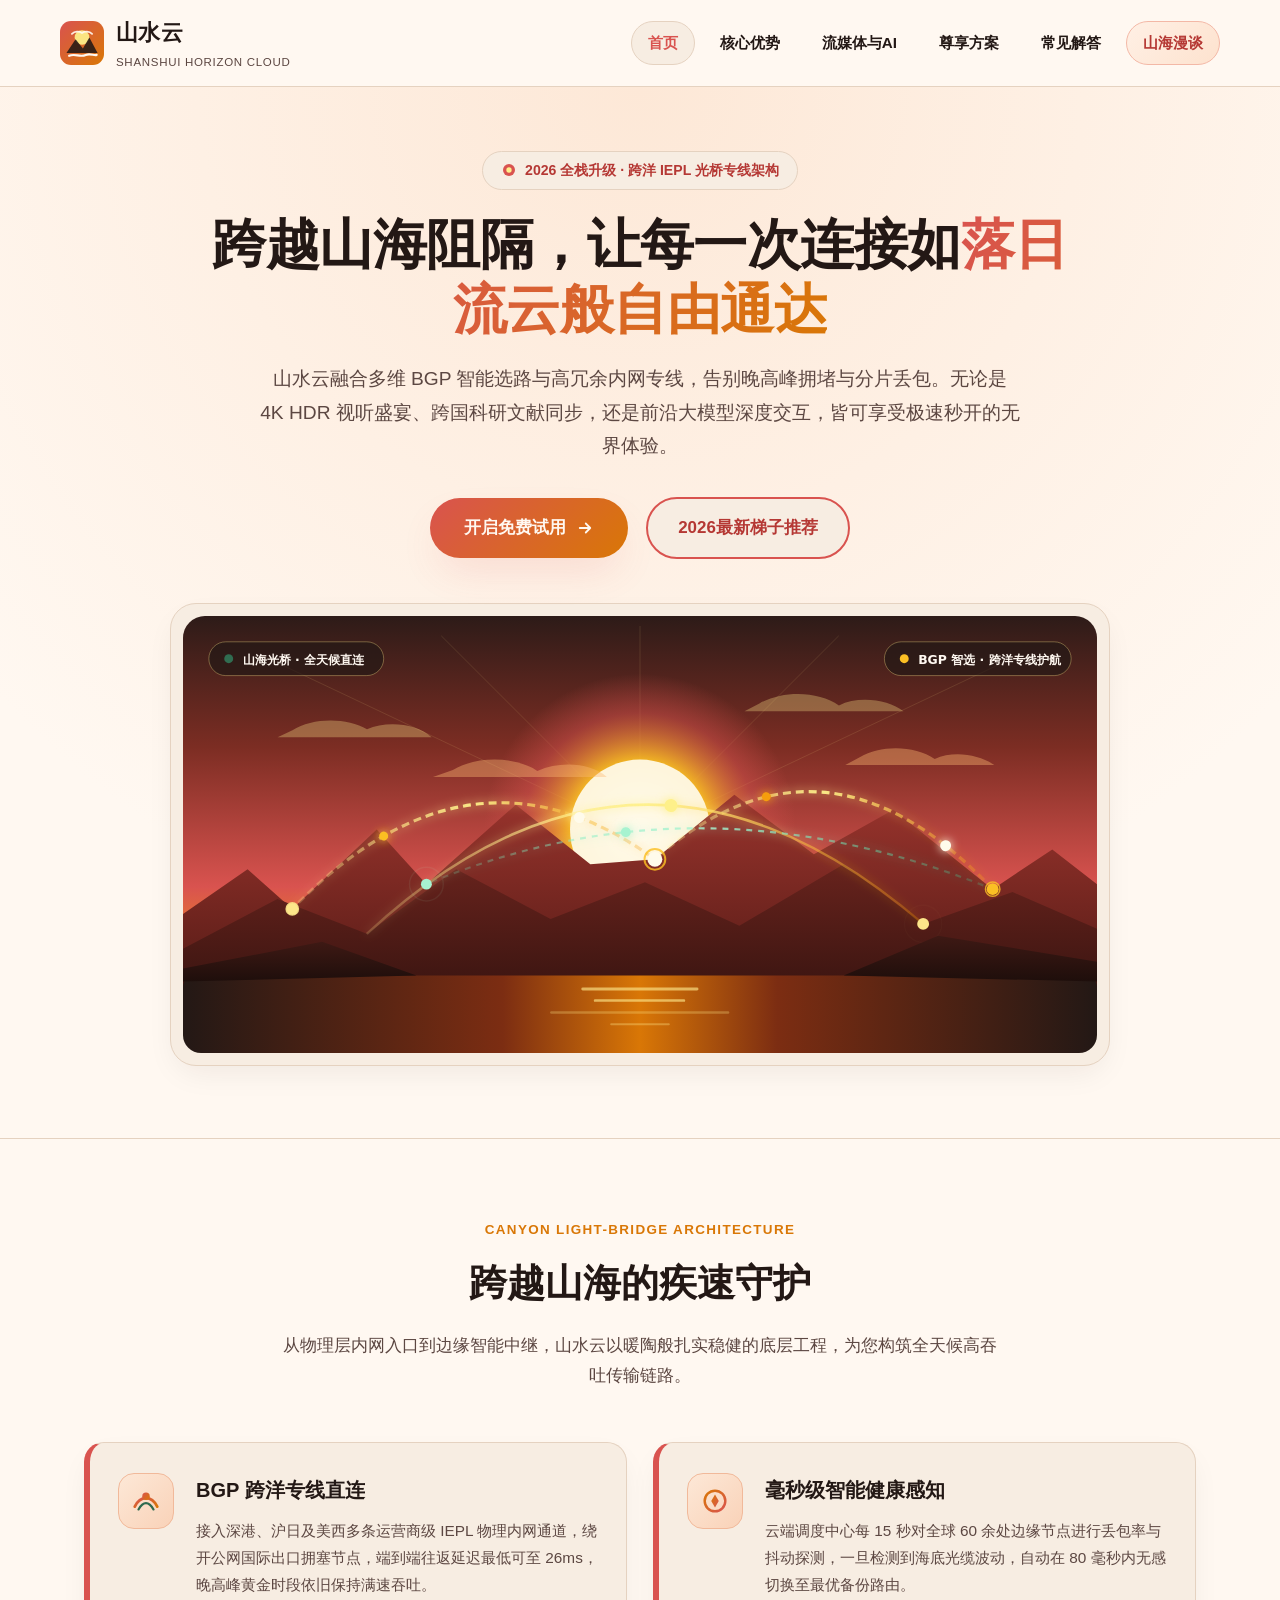
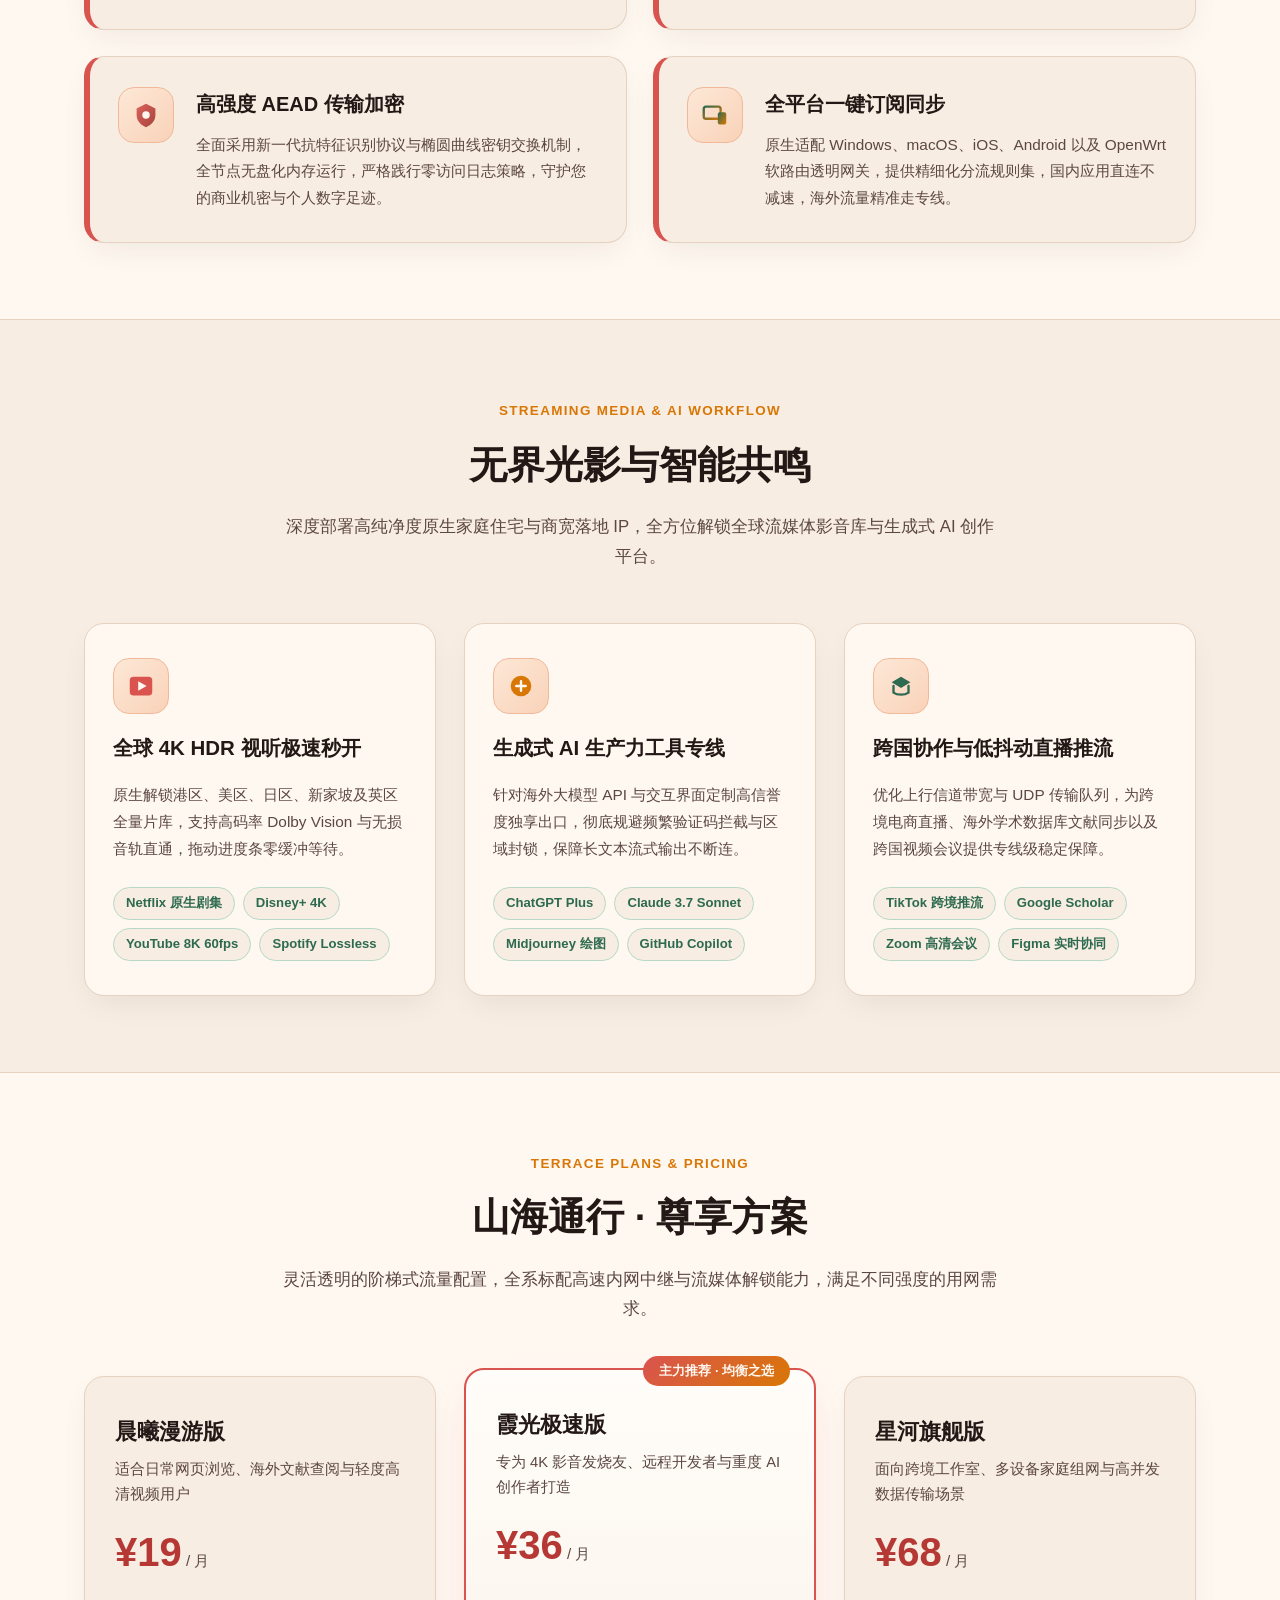
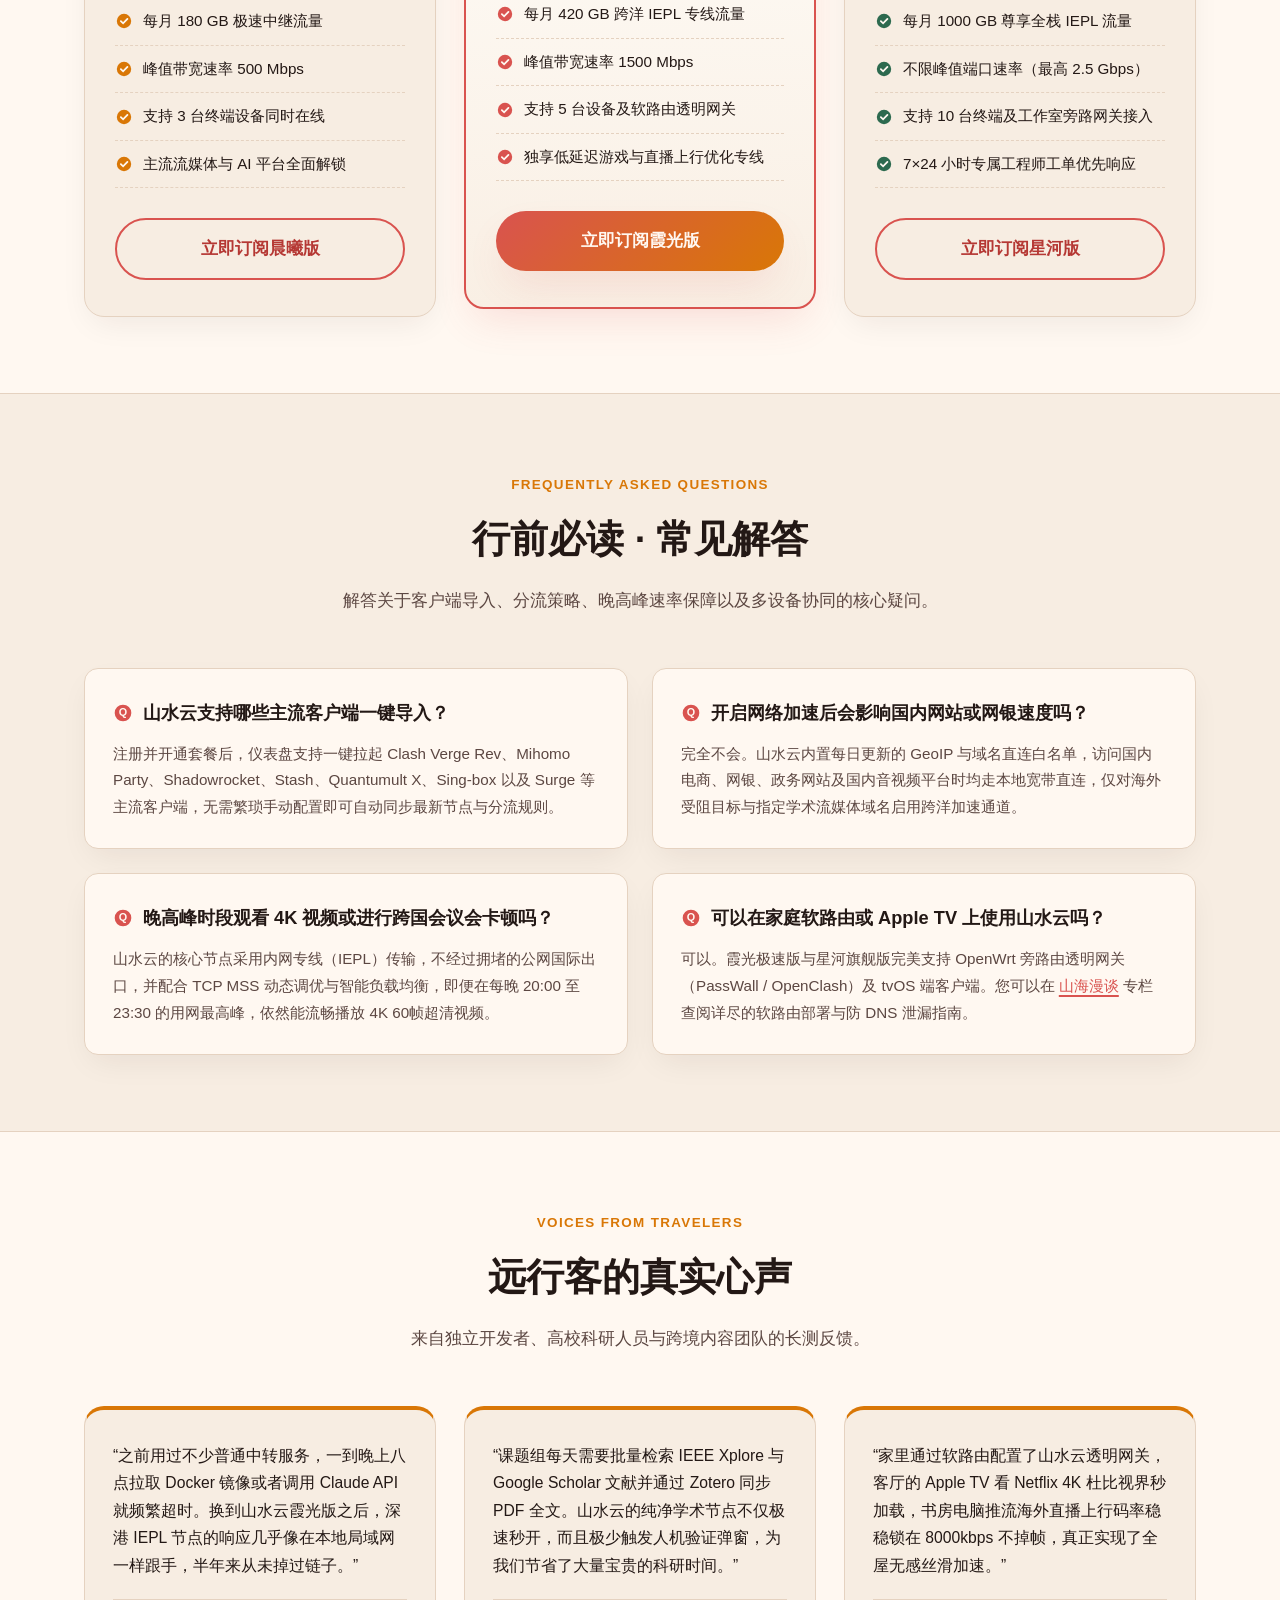
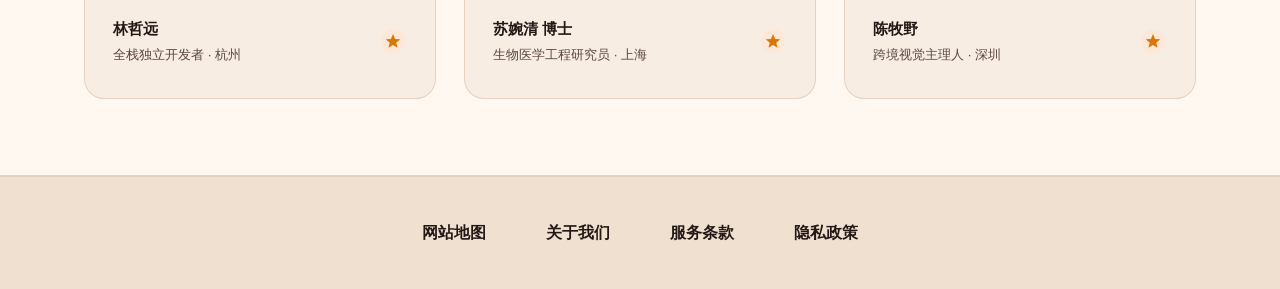
==== index.html @ 15d3b0ee "Initial commit for shanshui-yun.mom" ====
<!DOCTYPE html>
<html lang="zh-CN">
<head>
  <meta charset="UTF-8">
  <meta name="viewport" content="width=device-width, initial-scale=1.0">
  <title>山水云官网 - 跨越山海的全天候网络加速与4K流媒体专线平台</title>
  <meta name="description" content="山水云致力于构建稳定低延迟的跨洋网络加速通道，搭载BGP多线智能调度与IEPL内网专线架构，实现4K超清影视极速秒开与全球AI生产力工具丝滑访问，是远行客与创作者信赖的品质机场推荐之选。">
  <meta name="keywords" content="山水云,网络加速,极速秒开,机场推荐,IEPL专线,跨国远程办公,流媒体解锁,山海漫谈">
  <link rel="canonical" href="https://shanshui-yun.mom/">
  <meta property="og:type" content="website">
  <meta property="og:site_name" content="山水云">
  <meta property="og:title" content="山水云官网 - 跨越山海的全天候网络加速与4K流媒体专线平台">
  <meta property="og:description" content="山水云搭载BGP多线智能调度与IEPL内网专线架构，实现4K超清影视极速秒开与全球AI工具丝滑访问，是值得信赖的品质机场推荐之选。">
  <meta property="og:url" content="https://shanshui-yun.mom/">
  <meta property="og:image" content="https://shanshui-yun.mom/hero-canyon-horizon.svg">
  <meta name="twitter:card" content="summary_large_image">
  <meta name="twitter:title" content="山水云官网 - 跨越山海的全天候网络加速与4K流媒体专线平台">
  <meta name="twitter:description" content="山水云搭载BGP多线智能调度与IEPL内网专线架构，实现4K超清影视极速秒开与全球AI工具丝滑访问。">
  <meta name="twitter:image" content="https://shanshui-yun.mom/hero-canyon-horizon.svg">
  <link rel="stylesheet" href="style.css">
  <script type="application/ld+json">
  {
    "@context": "https://schema.org",
    "@type": "Product",
    "name": "山水云",
    "brand": {
      "@type": "Brand",
      "name": "山水云"
    },
    "description": "山水云提供跨洋IEPL内网专线与BGP智能路由网络加速服务，支持4K流媒体极速秒开、跨国学术检索与AI创意协同。",
    "image": "https://shanshui-yun.mom/hero-canyon-horizon.svg",
    "url": "https://shanshui-yun.mom/",
    "aggregateRating": {
      "@type": "AggregateRating",
      "ratingValue": "4.9",
      "reviewCount": "1420",
      "bestRating": "5",
      "worstRating": "1"
    },
    "offers": {
      "@type": "AggregateOffer",
      "priceCurrency": "CNY",
      "lowPrice": "19.00",
      "highPrice": "68.00",
      "offerCount": "3",
      "offers": [
        {
          "@type": "Offer",
          "name": "山水云 · 晨曦漫游版",
          "price": "19.00",
          "priceCurrency": "CNY",
          "availability": "https://schema.org/InStock",
          "url": "https://ww012.twilightaff.com/#/?code=A56DH1Af"
        },
        {
          "@type": "Offer",
          "name": "山水云 · 霞光极速版",
          "price": "36.00",
          "priceCurrency": "CNY",
          "availability": "https://schema.org/InStock",
          "url": "https://ww012.twilightaff.com/#/?code=A56DH1Af"
        },
        {
          "@type": "Offer",
          "name": "山水云 · 星河旗舰版",
          "price": "68.00",
          "priceCurrency": "CNY",
          "availability": "https://schema.org/InStock",
          "url": "https://ww012.twilightaff.com/#/?code=A56DH1Af"
        }
      ]
    }
  }
  </script>
</head>
<body>

  <!-- Unified Site Header -->
  <header class="site-header">
    <div class="container header-inner">
      <a href="index.html" class="brand-logo" aria-label="山水云首页">
        <svg viewBox="0 0 48 48" fill="none" xmlns="http://www.w3.org/2000/svg" role="img" aria-label="山水云落日山峦流云标志">
          <defs>
            <linearGradient id="logoBadgeGrad" x1="0%" y1="0%" x2="100%" y2="100%">
              <stop offset="0%" stop-color="#D9534F" />
              <stop offset="100%" stop-color="#D97706" />
            </linearGradient>
          </defs>
          <rect width="48" height="48" rx="12" fill="url(#logoBadgeGrad)" />
          <circle cx="24" cy="18" r="8" fill="#FEF08A" opacity="0.92" />
          <path d="M7 35 L17 20 L25 30 L32 18 L41 35 Z" fill="#231815" opacity="0.88" />
          <path d="M10 38 C16 35, 22 40, 28 37 C33 35, 37 38, 40 37" stroke="#FFF8F1" stroke-width="2.4" stroke-linecap="round" />
          <path d="M13 14 C16 11, 21 11, 24 13 C27 11, 32 11, 35 14" stroke="#FFF8F1" stroke-width="2" stroke-linecap="round" opacity="0.9" />
        </svg>
        <div>
          山水云
          <span class="brand-sub">SHANSHUI HORIZON CLOUD</span>
        </div>
      </a>
      <nav class="main-nav" aria-label="主导航">
        <a href="index.html" class="active">首页</a>
        <a href="index.html#advantages">核心优势</a>
        <a href="index.html#streaming">流媒体与AI</a>
        <a href="index.html#pricing">尊享方案</a>
        <a href="index.html#faq">常见解答</a>
        <a href="horizon-journal.html" class="nav-hub-pill">山海漫谈</a>
      </nav>
    </div>
  </header>

  <main>
    <!-- 1. Hero Section -->
    <section class="hero-section">
      <div class="container">
        <div class="hero-badge">
          <svg width="16" height="16" viewBox="0 0 24 24" fill="none" aria-hidden="true">
            <circle cx="12" cy="12" r="9" fill="#D9534F" />
            <circle cx="12" cy="12" r="4" fill="#FEF08A" />
          </svg>
          2026 全栈升级 · 跨洋 IEPL 光桥专线架构
        </div>
        <h1 class="hero-title">跨越山海阻隔，让每一次连接如<span>落日流云般自由通达</span></h1>
        <p class="hero-subtitle">
          山水云融合多维 BGP 智能选路与高冗余内网专线，告别晚高峰拥堵与分片丢包。无论是 4K HDR 视听盛宴、跨国科研文献同步，还是前沿大模型深度交互，皆可享受极速秒开的无界体验。
        </p>
        <div class="hero-cta-group">
          <a href="https://ww012.twilightaff.com/#/?code=A56DH1Af" class="btn-primary" rel="nofollow" target="_blank">
            开启免费试用
            <svg width="18" height="18" viewBox="0 0 24 24" fill="none" aria-hidden="true">
              <path d="M5 12H19M19 12L13 6M19 12L13 18" stroke="#FFF8F1" stroke-width="2.4" stroke-linecap="round" stroke-linejoin="round" />
            </svg>
          </a>
          <a href="https://tizilab.net/paihang/" class="btn-secondary" target="_blank">
            2026最新梯子推荐
          </a>
        </div>
        <div class="hero-panorama-frame">
          <img src="hero-canyon-horizon.svg" alt="山水云落日山海光桥与流云漫游动态画卷" class="hero-anim-img" width="920" height="440">
        </div>
      </div>
    </section>

    <!-- 2. Core Advantages (4 Cards) -->
    <section id="advantages" class="section-block">
      <div class="container">
        <div class="section-header">
          <span class="section-eyebrow">CANYON LIGHT-BRIDGE ARCHITECTURE</span>
          <h2 class="section-title">跨越山海的疾速守护</h2>
          <p class="section-desc">从物理层内网入口到边缘智能中继，山水云以暖陶般扎实稳健的底层工程，为您构筑全天候高吞吐传输链路。</p>
        </div>
        <div class="ribbon-grid">
          <!-- Card 1 -->
          <article class="ribbon-card">
            <div class="icon-orb">
              <svg viewBox="0 0 32 32" fill="none" role="img" aria-label="BGP跨洋光桥图标">
                <defs>
                  <linearGradient id="advGrad1" x1="0%" y1="0%" x2="100%" y2="100%">
                    <stop offset="0%" stop-color="#D9534F" />
                    <stop offset="100%" stop-color="#D97706" />
                  </linearGradient>
                </defs>
                <path d="M4 22 C10 10, 22 10, 28 22" stroke="url(#advGrad1)" stroke-width="3" stroke-linecap="round" />
                <path d="M8 25 C13 16, 19 16, 24 25" stroke="#2D6A4F" stroke-width="2.4" stroke-linecap="round" />
                <circle cx="16" cy="11" r="4" fill="url(#advGrad1)" />
              </svg>
            </div>
            <div class="ribbon-content">
              <h3>BGP 跨洋专线直连</h3>
              <p>接入深港、沪日及美西多条运营商级 IEPL 物理内网通道，绕开公网国际出口拥塞节点，端到端往返延迟最低可至 26ms，晚高峰黄金时段依旧保持满速吞吐。</p>
            </div>
          </article>

          <!-- Card 2 -->
          <article class="ribbon-card">
            <div class="icon-orb">
              <svg viewBox="0 0 32 32" fill="none" role="img" aria-label="动态智能感知图标">
                <defs>
                  <linearGradient id="advGrad2" x1="0%" y1="0%" x2="100%" y2="100%">
                    <stop offset="0%" stop-color="#D97706" />
                    <stop offset="100%" stop-color="#D9534F" />
                  </linearGradient>
                </defs>
                <circle cx="16" cy="16" r="11" stroke="url(#advGrad2)" stroke-width="2.6" />
                <path d="M16 9 L20 16 L16 23 L12 16 Z" fill="url(#advGrad2)" />
              </svg>
            </div>
            <div class="ribbon-content">
              <h3>毫秒级智能健康感知</h3>
              <p>云端调度中心每 15 秒对全球 60 余处边缘节点进行丢包率与抖动探测，一旦检测到海底光缆波动，自动在 80 毫秒内无感切换至最优备份路由。</p>
            </div>
          </article>

          <!-- Card 3 -->
          <article class="ribbon-card">
            <div class="icon-orb">
              <svg viewBox="0 0 32 32" fill="none" role="img" aria-label="零日志加密图标">
                <defs>
                  <linearGradient id="advGrad3" x1="0%" y1="0%" x2="100%" y2="100%">
                    <stop offset="0%" stop-color="#D9534F" />
                    <stop offset="100%" stop-color="#9A342D" />
                  </linearGradient>
                </defs>
                <path d="M16 4 L26 9 V16 C26 22.5 21.5 26.8 16 29 C10.5 26.8 6 22.5 6 16 V9 L16 4 Z" fill="url(#advGrad3)" opacity="0.9" />
                <circle cx="16" cy="16" r="4" fill="#FFF8F1" />
              </svg>
            </div>
            <div class="ribbon-content">
              <h3>高强度 AEAD 传输加密</h3>
              <p>全面采用新一代抗特征识别协议与椭圆曲线密钥交换机制，全节点无盘化内存运行，严格践行零访问日志策略，守护您的商业机密与个人数字足迹。</p>
            </div>
          </article>

          <!-- Card 4 -->
          <article class="ribbon-card">
            <div class="icon-orb">
              <svg viewBox="0 0 32 32" fill="none" role="img" aria-label="多终端协同图标">
                <defs>
                  <linearGradient id="advGrad4" x1="0%" y1="0%" x2="100%" y2="100%">
                    <stop offset="0%" stop-color="#2D6A4F" />
                    <stop offset="100%" stop-color="#D97706" />
                  </linearGradient>
                </defs>
                <rect x="4" y="7" width="18" height="13" rx="2.5" stroke="url(#advGrad4)" stroke-width="2.5" />
                <rect x="19" y="13" width="9" height="13" rx="2" fill="url(#advGrad4)" />
              </svg>
            </div>
            <div class="ribbon-content">
              <h3>全平台一键订阅同步</h3>
              <p>原生适配 Windows、macOS、iOS、Android 以及 OpenWrt 软路由透明网关，提供精细化分流规则集，国内应用直连不减速，海外流量精准走专线。</p>
            </div>
          </article>
        </div>
      </div>
    </section>

    <!-- 3. Streaming Media & AI Support (3 Cards) -->
    <section id="streaming" class="section-block alt-bg">
      <div class="container">
        <div class="section-header">
          <span class="section-eyebrow">STREAMING MEDIA &amp; AI WORKFLOW</span>
          <h2 class="section-title">无界光影与智能共鸣</h2>
          <p class="section-desc">深度部署高纯净度原生家庭住宅与商宽落地 IP，全方位解锁全球流媒体影音库与生成式 AI 创作平台。</p>
        </div>
        <div class="tri-grid">
          <!-- Card 1 -->
          <article class="horizon-card">
            <div class="icon-orb">
              <svg viewBox="0 0 32 32" fill="none" role="img" aria-label="4K流媒体视听图标">
                <rect x="4" y="6" width="24" height="20" rx="4" fill="#D9534F" />
                <polygon points="13,11 22,16 13,21" fill="#FFF8F1" />
              </svg>
            </div>
            <h3>全球 4K HDR 视听极速秒开</h3>
            <p>原生解锁港区、美区、日区、新家坡及英区全量片库，支持高码率 Dolby Vision 与无损音轨直通，拖动进度条零缓冲等待。</p>
            <ul class="tag-list">
              <li>Netflix 原生剧集</li>
              <li>Disney+ 4K</li>
              <li>YouTube 8K 60fps</li>
              <li>Spotify Lossless</li>
            </ul>
          </article>

          <!-- Card 2 -->
          <article class="horizon-card">
            <div class="icon-orb">
              <svg viewBox="0 0 32 32" fill="none" role="img" aria-label="AI大模型对话图标">
                <circle cx="16" cy="16" r="11" fill="#D97706" />
                <path d="M11 16 H21 M16 11 V21" stroke="#FFF8F1" stroke-width="2.6" stroke-linecap="round" />
              </svg>
            </div>
            <h3>生成式 AI 生产力工具专线</h3>
            <p>针对海外大模型 API 与交互界面定制高信誉度独享出口，彻底规避频繁验证码拦截与区域封锁，保障长文本流式输出不断连。</p>
            <ul class="tag-list">
              <li>ChatGPT Plus</li>
              <li>Claude 3.7 Sonnet</li>
              <li>Midjourney 绘图</li>
              <li>GitHub Copilot</li>
            </ul>
          </article>

          <!-- Card 3 -->
          <article class="horizon-card">
            <div class="icon-orb">
              <svg viewBox="0 0 32 32" fill="none" role="img" aria-label="跨国协作与学术加速图标">
                <path d="M6 12 L16 6 L26 12 L16 18 Z" fill="#2D6A4F" />
                <path d="M8 16 V23 C12 26, 20 26, 24 23 V16" stroke="#2D6A4F" stroke-width="2.5" stroke-linecap="round" />
              </svg>
            </div>
            <h3>跨国协作与低抖动直播推流</h3>
            <p>优化上行信道带宽与 UDP 传输队列，为跨境电商直播、海外学术数据库文献同步以及跨国视频会议提供专线级稳定保障。</p>
            <ul class="tag-list">
              <li>TikTok 跨境推流</li>
              <li>Google Scholar</li>
              <li>Zoom 高清会议</li>
              <li>Figma 实时协同</li>
            </ul>
          </article>
        </div>
      </div>
    </section>

    <!-- 4. Pricing Comparison Table (3 Tiers) -->
    <section id="pricing" class="section-block">
      <div class="container">
        <div class="section-header">
          <span class="section-eyebrow">TERRACE PLANS &amp; PRICING</span>
          <h2 class="section-title">山海通行 · 尊享方案</h2>
          <p class="section-desc">灵活透明的阶梯式流量配置，全系标配高速内网中继与流媒体解锁能力，满足不同强度的用网需求。</p>
        </div>
        <div class="pricing-grid">
          <!-- Tier 1 -->
          <div class="pricing-card">
            <h3 class="plan-name">晨曦漫游版</h3>
            <p class="plan-tagline">适合日常网页浏览、海外文献查阅与轻度高清视频用户</p>
            <div class="plan-price">¥19<span> / 月</span></div>
            <ul class="plan-features">
              <li>
                <svg viewBox="0 0 20 20" fill="none" aria-hidden="true"><circle cx="10" cy="10" r="8" fill="#D97706"/><path d="M6.5 10.2 L9 12.6 L13.8 7.6" stroke="#FFF8F1" stroke-width="2" stroke-linecap="round"/></svg>
                每月 180 GB 极速中继流量
              </li>
              <li>
                <svg viewBox="0 0 20 20" fill="none" aria-hidden="true"><circle cx="10" cy="10" r="8" fill="#D97706"/><path d="M6.5 10.2 L9 12.6 L13.8 7.6" stroke="#FFF8F1" stroke-width="2" stroke-linecap="round"/></svg>
                峰值带宽速率 500 Mbps
              </li>
              <li>
                <svg viewBox="0 0 20 20" fill="none" aria-hidden="true"><circle cx="10" cy="10" r="8" fill="#D97706"/><path d="M6.5 10.2 L9 12.6 L13.8 7.6" stroke="#FFF8F1" stroke-width="2" stroke-linecap="round"/></svg>
                支持 3 台终端设备同时在线
              </li>
              <li>
                <svg viewBox="0 0 20 20" fill="none" aria-hidden="true"><circle cx="10" cy="10" r="8" fill="#D97706"/><path d="M6.5 10.2 L9 12.6 L13.8 7.6" stroke="#FFF8F1" stroke-width="2" stroke-linecap="round"/></svg>
                主流流媒体与 AI 平台全面解锁
              </li>
            </ul>
            <a href="https://ww012.twilightaff.com/#/?code=A56DH1Af" class="btn-secondary" rel="nofollow" target="_blank">立即订阅晨曦版</a>
          </div>

          <!-- Tier 2 (Featured) -->
          <div class="pricing-card featured">
            <span class="popular-ribbon">主力推荐 · 均衡之选</span>
            <h3 class="plan-name">霞光极速版</h3>
            <p class="plan-tagline">专为 4K 影音发烧友、远程开发者与重度 AI 创作者打造</p>
            <div class="plan-price">¥36<span> / 月</span></div>
            <ul class="plan-features">
              <li>
                <svg viewBox="0 0 20 20" fill="none" aria-hidden="true"><circle cx="10" cy="10" r="8" fill="#D9534F"/><path d="M6.5 10.2 L9 12.6 L13.8 7.6" stroke="#FFF8F1" stroke-width="2" stroke-linecap="round"/></svg>
                每月 420 GB 跨洋 IEPL 专线流量
              </li>
              <li>
                <svg viewBox="0 0 20 20" fill="none" aria-hidden="true"><circle cx="10" cy="10" r="8" fill="#D9534F"/><path d="M6.5 10.2 L9 12.6 L13.8 7.6" stroke="#FFF8F1" stroke-width="2" stroke-linecap="round"/></svg>
                峰值带宽速率 1500 Mbps
              </li>
              <li>
                <svg viewBox="0 0 20 20" fill="none" aria-hidden="true"><circle cx="10" cy="10" r="8" fill="#D9534F"/><path d="M6.5 10.2 L9 12.6 L13.8 7.6" stroke="#FFF8F1" stroke-width="2" stroke-linecap="round"/></svg>
                支持 5 台设备及软路由透明网关
              </li>
              <li>
                <svg viewBox="0 0 20 20" fill="none" aria-hidden="true"><circle cx="10" cy="10" r="8" fill="#D9534F"/><path d="M6.5 10.2 L9 12.6 L13.8 7.6" stroke="#FFF8F1" stroke-width="2" stroke-linecap="round"/></svg>
                独享低延迟游戏与直播上行优化专线
              </li>
            </ul>
            <a href="https://ww012.twilightaff.com/#/?code=A56DH1Af" class="btn-primary" rel="nofollow" target="_blank">立即订阅霞光版</a>
          </div>

          <!-- Tier 3 -->
          <div class="pricing-card">
            <h3 class="plan-name">星河旗舰版</h3>
            <p class="plan-tagline">面向跨境工作室、多设备家庭组网与高并发数据传输场景</p>
            <div class="plan-price">¥68<span> / 月</span></div>
            <ul class="plan-features">
              <li>
                <svg viewBox="0 0 20 20" fill="none" aria-hidden="true"><circle cx="10" cy="10" r="8" fill="#2D6A4F"/><path d="M6.5 10.2 L9 12.6 L13.8 7.6" stroke="#FFF8F1" stroke-width="2" stroke-linecap="round"/></svg>
                每月 1000 GB 尊享全栈 IEPL 流量
              </li>
              <li>
                <svg viewBox="0 0 20 20" fill="none" aria-hidden="true"><circle cx="10" cy="10" r="8" fill="#2D6A4F"/><path d="M6.5 10.2 L9 12.6 L13.8 7.6" stroke="#FFF8F1" stroke-width="2" stroke-linecap="round"/></svg>
                不限峰值端口速率（最高 2.5 Gbps）
              </li>
              <li>
                <svg viewBox="0 0 20 20" fill="none" aria-hidden="true"><circle cx="10" cy="10" r="8" fill="#2D6A4F"/><path d="M6.5 10.2 L9 12.6 L13.8 7.6" stroke="#FFF8F1" stroke-width="2" stroke-linecap="round"/></svg>
                支持 10 台终端及工作室旁路网关接入
              </li>
              <li>
                <svg viewBox="0 0 20 20" fill="none" aria-hidden="true"><circle cx="10" cy="10" r="8" fill="#2D6A4F"/><path d="M6.5 10.2 L9 12.6 L13.8 7.6" stroke="#FFF8F1" stroke-width="2" stroke-linecap="round"/></svg>
                7×24 小时专属工程师工单优先响应
              </li>
            </ul>
            <a href="https://ww012.twilightaff.com/#/?code=A56DH1Af" class="btn-secondary" rel="nofollow" target="_blank">立即订阅星河版</a>
          </div>
        </div>
      </div>
    </section>

    <!-- 5. FAQ Section (4 Items) -->
    <section id="faq" class="section-block alt-bg">
      <div class="container">
        <div class="section-header">
          <span class="section-eyebrow">FREQUENTLY ASKED QUESTIONS</span>
          <h2 class="section-title">行前必读 · 常见解答</h2>
          <p class="section-desc">解答关于客户端导入、分流策略、晚高峰速率保障以及多设备协同的核心疑问。</p>
        </div>
        <div class="faq-grid">
          <div class="faq-item">
            <h3>
              <svg width="20" height="20" viewBox="0 0 24 24" fill="none" aria-hidden="true"><circle cx="12" cy="12" r="10" fill="#D9534F"/><text x="12" y="16" text-anchor="middle" fill="#FFF8F1" font-size="13" font-weight="bold">Q</text></svg>
              山水云支持哪些主流客户端一键导入？
            </h3>
            <p>注册并开通套餐后，仪表盘支持一键拉起 Clash Verge Rev、Mihomo Party、Shadowrocket、Stash、Quantumult X、Sing-box 以及 Surge 等主流客户端，无需繁琐手动配置即可自动同步最新节点与分流规则。</p>
          </div>
          <div class="faq-item">
            <h3>
              <svg width="20" height="20" viewBox="0 0 24 24" fill="none" aria-hidden="true"><circle cx="12" cy="12" r="10" fill="#D9534F"/><text x="12" y="16" text-anchor="middle" fill="#FFF8F1" font-size="13" font-weight="bold">Q</text></svg>
              开启网络加速后会影响国内网站或网银速度吗？
            </h3>
            <p>完全不会。山水云内置每日更新的 GeoIP 与域名直连白名单，访问国内电商、网银、政务网站及国内音视频平台时均走本地宽带直连，仅对海外受阻目标与指定学术流媒体域名启用跨洋加速通道。</p>
          </div>
          <div class="faq-item">
            <h3>
              <svg width="20" height="20" viewBox="0 0 24 24" fill="none" aria-hidden="true"><circle cx="12" cy="12" r="10" fill="#D9534F"/><text x="12" y="16" text-anchor="middle" fill="#FFF8F1" font-size="13" font-weight="bold">Q</text></svg>
              晚高峰时段观看 4K 视频或进行跨国会议会卡顿吗？
            </h3>
            <p>山水云的核心节点采用内网专线（IEPL）传输，不经过拥堵的公网国际出口，并配合 TCP MSS 动态调优与智能负载均衡，即便在每晚 20:00 至 23:30 的用网最高峰，依然能流畅播放 4K 60帧超清视频。</p>
          </div>
          <div class="faq-item">
            <h3>
              <svg width="20" height="20" viewBox="0 0 24 24" fill="none" aria-hidden="true"><circle cx="12" cy="12" r="10" fill="#D9534F"/><text x="12" y="16" text-anchor="middle" fill="#FFF8F1" font-size="13" font-weight="bold">Q</text></svg>
              可以在家庭软路由或 Apple TV 上使用山水云吗？
            </h3>
            <p>可以。霞光极速版与星河旗舰版完美支持 OpenWrt 旁路由透明网关（PassWall / OpenClash）及 tvOS 端客户端。您可以在 <a href="horizon-journal.html">山海漫谈</a> 专栏查阅详尽的软路由部署与防 DNS 泄漏指南。</p>
          </div>
        </div>
      </div>
    </section>

    <!-- 6. User Testimonials (3 Items) -->
    <section id="testimonials" class="section-block">
      <div class="container">
        <div class="section-header">
          <span class="section-eyebrow">VOICES FROM TRAVELERS</span>
          <h2 class="section-title">远行客的真实心声</h2>
          <p class="section-desc">来自独立开发者、高校科研人员与跨境内容团队的长测反馈。</p>
        </div>
        <div class="tri-grid">
          <blockquote class="quote-card">
            <p class="quote-text">“之前用过不少普通中转服务，一到晚上八点拉取 Docker 镜像或者调用 Claude API 就频繁超时。换到山水云霞光版之后，深港 IEPL 节点的响应几乎像在本地局域网一样跟手，半年来从未掉过链子。”</p>
            <div class="quote-author">
              <div>
                <div class="author-name">林哲远</div>
                <div class="author-role">全栈独立开发者 · 杭州</div>
              </div>
              <svg width="28" height="28" viewBox="0 0 24 24" fill="none" aria-hidden="true">
                <circle cx="12" cy="12" r="10" fill="#FDE8D7" />
                <polygon points="12,6 13.8,10.2 18.2,10.5 14.8,13.4 15.9,17.8 12,15.4 8.1,17.8 9.2,13.4 5.8,10.5 10.2,10.2" fill="#D97706" />
              </svg>
            </div>
          </blockquote>

          <blockquote class="quote-card">
            <p class="quote-text">“课题组每天需要批量检索 IEEE Xplore 与 Google Scholar 文献并通过 Zotero 同步 PDF 全文。山水云的纯净学术节点不仅极速秒开，而且极少触发人机验证弹窗，为我们节省了大量宝贵的科研时间。”</p>
            <div class="quote-author">
              <div>
                <div class="author-name">苏婉清 博士</div>
                <div class="author-role">生物医学工程研究员 · 上海</div>
              </div>
              <svg width="28" height="28" viewBox="0 0 24 24" fill="none" aria-hidden="true">
                <circle cx="12" cy="12" r="10" fill="#FDE8D7" />
                <polygon points="12,6 13.8,10.2 18.2,10.5 14.8,13.4 15.9,17.8 12,15.4 8.1,17.8 9.2,13.4 5.8,10.5 10.2,10.2" fill="#D97706" />
              </svg>
            </div>
          </blockquote>

          <blockquote class="quote-card">
            <p class="quote-text">“家里通过软路由配置了山水云透明网关，客厅的 Apple TV 看 Netflix 4K 杜比视界秒加载，书房电脑推流海外直播上行码率稳稳锁在 8000kbps 不掉帧，真正实现了全屋无感丝滑加速。”</p>
            <div class="quote-author">
              <div>
                <div class="author-name">陈牧野</div>
                <div class="author-role">跨境视觉主理人 · 深圳</div>
              </div>
              <svg width="28" height="28" viewBox="0 0 24 24" fill="none" aria-hidden="true">
                <circle cx="12" cy="12" r="10" fill="#FDE8D7" />
                <polygon points="12,6 13.8,10.2 18.2,10.5 14.8,13.4 15.9,17.8 12,15.4 8.1,17.8 9.2,13.4 5.8,10.5 10.2,10.2" fill="#D97706" />
              </svg>
            </div>
          </blockquote>
        </div>
      </div>
    </section>
  </main>

  <!-- Strict 4-Link Footer -->
  <footer class="site-footer">
    <div class="container">
      <nav class="footer-links" aria-label="页脚导航">
        <a href="sitemap.html">网站地图</a>
        <a href="about.html">关于我们</a>
        <a href="terms.html">服务条款</a>
        <a href="privacy.html">隐私政策</a>
      </nav>
    </div>
  </footer>

</body>
</html>
---- style.css ----
:root {
  --bg-sandstone: #FFF8F1;
  --bg-clay: #F7EDE2;
  --bg-terrace: #EFE0D0;
  --text-espresso: #231815;
  --text-umber: #5C4742;
  --text-muted: #7D655E;
  --accent-terracotta: #D9534F;
  --accent-terracotta-dark: #B53834;
  --accent-amber: #D97706;
  --accent-sage: #2D6A4F;
  --border-warm: #E5D2C0;
  --shadow-canyon: 0 12px 32px -8px rgba(35, 24, 21, 0.08);
  --shadow-elevated: 0 18px 42px -10px rgba(217, 83, 79, 0.16);
  --radius-lg: 20px;
  --radius-md: 14px;
  --radius-pill: 999px;
}

*, *::before, *::after {
  box-sizing: border-box;
  margin: 0;
  padding: 0;
}

html {
  scroll-behavior: smooth;
  font-size: 16px;
}

body {
  font-family: -apple-system, BlinkMacSystemFont, "PingFang SC", "Hiragino Sans GB", "Microsoft YaHei", "Noto Sans SC", sans-serif;
  background-color: var(--bg-sandstone);
  color: var(--text-espresso);
  line-height: 1.75;
  -webkit-font-smoothing: antialiased;
  overflow-x: hidden;
}

/* Global Hyperlink Rule: Prominent warm terracotta before & after visited */
a,
a:visited {
  color: var(--accent-terracotta);
  text-decoration: underline;
  text-underline-offset: 4px;
  text-decoration-thickness: 1.5px;
  transition: color 0.2s ease, background-color 0.2s ease, border-color 0.2s ease;
}

a:hover,
a:focus-visible {
  color: var(--accent-terracotta-dark);
}

/* Container */
.container {
  width: 100%;
  max-width: 1160px;
  margin: 0 auto;
  padding: 0 24px;
}

/* Header & Navigation */
.site-header {
  position: sticky;
  top: 0;
  z-index: 100;
  background: rgba(255, 248, 241, 0.94);
  backdrop-filter: blur(10px);
  border-bottom: 1px solid var(--border-warm);
}

.header-inner {
  display: flex;
  align-items: center;
  justify-content: space-between;
  padding: 14px 0;
  gap: 20px;
  flex-wrap: wrap;
}

.brand-logo,
.brand-logo:visited {
  display: inline-flex;
  align-items: center;
  gap: 12px;
  text-decoration: none;
  color: var(--text-espresso);
  font-weight: 800;
  font-size: 1.35rem;
  letter-spacing: 0.02em;
}

.brand-logo:hover {
  color: var(--accent-terracotta);
}

.brand-logo svg {
  width: 44px;
  height: 44px;
  flex-shrink: 0;
}

.brand-sub {
  display: block;
  font-size: 0.72rem;
  font-weight: 500;
  color: var(--text-umber);
  letter-spacing: 0.06em;
}

.main-nav {
  display: flex;
  align-items: center;
  gap: 8px;
  flex-wrap: wrap;
}

.main-nav a,
.main-nav a:visited {
  text-decoration: none;
  color: var(--text-espresso);
  font-weight: 600;
  font-size: 0.95rem;
  padding: 8px 16px;
  border-radius: var(--radius-pill);
  border: 1px solid transparent;
  transition: all 0.2s ease;
}

.main-nav a:hover,
.main-nav a.active {
  color: var(--accent-terracotta);
  background-color: var(--bg-clay);
  border-color: var(--border-warm);
}

.main-nav a.nav-hub-pill,
.main-nav a.nav-hub-pill:visited {
  background: linear-gradient(135deg, #FFF0E5 0%, #FDE2CE 100%);
  color: var(--accent-terracotta-dark);
  border: 1px solid #F3B8A6;
}

.main-nav a.nav-hub-pill:hover {
  background: var(--accent-terracotta);
  color: #FFF8F1;
  border-color: var(--accent-terracotta);
}

/* Hero Section - Sunset Canyon Panorama */
.hero-section {
  position: relative;
  padding: 64px 0 72px;
  background: radial-gradient(circle at 50% 0%, #FDE8D7 0%, var(--bg-sandstone) 72%);
  border-bottom: 1px solid var(--border-warm);
  text-align: center;
}

.hero-badge {
  display: inline-flex;
  align-items: center;
  gap: 8px;
  background-color: var(--bg-clay);
  border: 1px solid var(--border-warm);
  color: var(--accent-terracotta-dark);
  font-size: 0.88rem;
  font-weight: 700;
  padding: 6px 18px;
  border-radius: var(--radius-pill);
  margin-bottom: 22px;
}

.hero-title {
  font-size: clamp(2.1rem, 4.2vw, 3.35rem);
  line-height: 1.22;
  font-weight: 800;
  color: var(--text-espresso);
  max-width: 880px;
  margin: 0 auto 20px;
  letter-spacing: -0.01em;
}

.hero-title span {
  background: linear-gradient(120deg, var(--accent-terracotta) 0%, var(--accent-amber) 100%);
  -webkit-background-clip: text;
  -webkit-text-fill-color: transparent;
}

.hero-subtitle {
  font-size: clamp(1.02rem, 1.8vw, 1.2rem);
  color: var(--text-umber);
  max-width: 760px;
  margin: 0 auto 34px;
}

.hero-cta-group {
  display: flex;
  align-items: center;
  justify-content: center;
  gap: 18px;
  flex-wrap: wrap;
  margin-bottom: 44px;
}

.btn-primary,
.btn-primary:visited {
  display: inline-flex;
  align-items: center;
  justify-content: center;
  gap: 10px;
  background: linear-gradient(135deg, var(--accent-terracotta) 0%, var(--accent-amber) 100%);
  color: #FFF8F1;
  text-decoration: none;
  font-weight: 700;
  font-size: 1.06rem;
  padding: 15px 34px;
  border-radius: var(--radius-pill);
  box-shadow: var(--shadow-elevated);
  border: none;
  transition: transform 0.2s ease, box-shadow 0.2s ease;
}

.btn-primary:hover {
  color: #FFFFFF;
  transform: translateY(-2px);
  box-shadow: 0 22px 44px -10px rgba(217, 83, 79, 0.32);
}

.btn-secondary,
.btn-secondary:visited {
  display: inline-flex;
  align-items: center;
  justify-content: center;
  gap: 10px;
  background-color: var(--bg-clay);
  color: var(--accent-terracotta-dark);
  text-decoration: none;
  font-weight: 700;
  font-size: 1.06rem;
  padding: 14px 30px;
  border-radius: var(--radius-pill);
  border: 2px solid var(--accent-terracotta);
  transition: all 0.2s ease;
}

.btn-secondary:hover {
  background-color: var(--accent-terracotta);
  color: #FFF8F1;
  transform: translateY(-2px);
}

.hero-panorama-frame {
  max-width: 940px;
  margin: 0 auto;
  padding: 12px;
  background: var(--bg-clay);
  border: 1px solid var(--border-warm);
  border-radius: 26px;
  box-shadow: var(--shadow-canyon);
}

.hero-anim-img {
  display: block;
  width: 100%;
  height: auto;
  border-radius: 18px;
}

/* Section Layout & Typography */
.section-block {
  padding: 76px 0;
  border-bottom: 1px solid var(--border-warm);
}

.section-block.alt-bg {
  background-color: var(--bg-clay);
}

.section-header {
  text-align: center;
  max-width: 720px;
  margin: 0 auto 52px;
}

.section-eyebrow {
  display: inline-block;
  font-size: 0.84rem;
  font-weight: 700;
  text-transform: uppercase;
  letter-spacing: 0.1em;
  color: var(--accent-amber);
  margin-bottom: 10px;
}

.section-title {
  font-size: clamp(1.75rem, 3vw, 2.35rem);
  font-weight: 800;
  color: var(--text-espresso);
  margin-bottom: 14px;
}

.section-desc {
  color: var(--text-umber);
  font-size: 1.05rem;
}

/* Split-Ribbon Core Advantage Cards (4 items) */
.ribbon-grid {
  display: grid;
  grid-template-columns: repeat(2, 1fr);
  gap: 26px;
}

.ribbon-card {
  display: flex;
  align-items: flex-start;
  gap: 22px;
  background-color: var(--bg-clay);
  border: 1px solid var(--border-warm);
  border-left: 6px solid var(--accent-terracotta);
  border-radius: var(--radius-lg);
  padding: 30px 28px;
  box-shadow: var(--shadow-canyon);
  transition: transform 0.2s ease;
}

.ribbon-card:hover {
  transform: translateY(-4px);
}

.icon-orb {
  width: 56px;
  height: 56px;
  border-radius: 16px;
  background: linear-gradient(135deg, #FDE8D7 0%, #F9D2B8 100%);
  display: flex;
  align-items: center;
  justify-content: center;
  flex-shrink: 0;
  border: 1px solid #F1B99A;
}

.icon-orb svg {
  width: 30px;
  height: 30px;
}

.ribbon-content h3 {
  font-size: 1.25rem;
  font-weight: 700;
  margin-bottom: 10px;
  color: var(--text-espresso);
}

.ribbon-content p {
  color: var(--text-umber);
  font-size: 0.96rem;
}

/* 3-Column Feature & Streaming Cards */
.tri-grid {
  display: grid;
  grid-template-columns: repeat(3, 1fr);
  gap: 28px;
}

.horizon-card {
  background-color: var(--bg-sandstone);
  border: 1px solid var(--border-warm);
  border-radius: var(--radius-lg);
  padding: 34px 28px;
  box-shadow: var(--shadow-canyon);
  display: flex;
  flex-direction: column;
  gap: 16px;
}

.horizon-card h3 {
  font-size: 1.28rem;
  color: var(--text-espresso);
}

.horizon-card p {
  color: var(--text-umber);
  font-size: 0.96rem;
  flex-grow: 1;
}

.tag-list {
  display: flex;
  flex-wrap: wrap;
  gap: 8px;
  list-style: none;
  margin-top: 8px;
}

.tag-list li {
  font-size: 0.82rem;
  font-weight: 600;
  background-color: var(--bg-clay);
  color: var(--accent-sage);
  border: 1px solid #B7D8C6;
  padding: 4px 12px;
  border-radius: var(--radius-pill);
}

/* Stepped Terrace Pricing Layout */
.pricing-grid {
  display: grid;
  grid-template-columns: repeat(3, 1fr);
  gap: 28px;
  align-items: stretch;
}

.pricing-card {
  background-color: var(--bg-clay);
  border: 1px solid var(--border-warm);
  border-radius: var(--radius-lg);
  padding: 36px 30px;
  display: flex;
  flex-direction: column;
  position: relative;
  box-shadow: var(--shadow-canyon);
}

.pricing-card.featured {
  background: linear-gradient(180deg, #FFFDF9 0%, #F9EFE4 100%);
  border: 2px solid var(--accent-terracotta);
  box-shadow: var(--shadow-elevated);
  transform: translateY(-8px);
}

.popular-ribbon {
  position: absolute;
  top: -14px;
  right: 24px;
  background: linear-gradient(135deg, var(--accent-terracotta) 0%, var(--accent-amber) 100%);
  color: #FFF8F1;
  font-size: 0.8rem;
  font-weight: 700;
  padding: 4px 16px;
  border-radius: var(--radius-pill);
}

.plan-name {
  font-size: 1.35rem;
  font-weight: 800;
  color: var(--text-espresso);
  margin-bottom: 6px;
}

.plan-tagline {
  font-size: 0.92rem;
  color: var(--text-umber);
  margin-bottom: 22px;
}

.plan-price {
  font-size: 2.5rem;
  font-weight: 800;
  color: var(--accent-terracotta-dark);
  line-height: 1.1;
  margin-bottom: 24px;
}

.plan-price span {
  font-size: 0.95rem;
  font-weight: 500;
  color: var(--text-umber);
}

.plan-features {
  list-style: none;
  margin-bottom: 30px;
  flex-grow: 1;
}

.plan-features li {
  display: flex;
  align-items: center;
  gap: 10px;
  padding: 10px 0;
  border-bottom: 1px dashed var(--border-warm);
  font-size: 0.95rem;
  color: var(--text-espresso);
}

.plan-features li svg {
  width: 18px;
  height: 18px;
  flex-shrink: 0;
}

/* FAQ Accordion / Cards */
.faq-grid {
  display: grid;
  grid-template-columns: repeat(2, 1fr);
  gap: 24px;
}

.faq-item {
  background-color: var(--bg-sandstone);
  border: 1px solid var(--border-warm);
  border-radius: var(--radius-md);
  padding: 28px;
  box-shadow: var(--shadow-canyon);
}

.faq-item h3 {
  font-size: 1.14rem;
  font-weight: 700;
  color: var(--text-espresso);
  margin-bottom: 12px;
  display: flex;
  align-items: center;
  gap: 10px;
}

.faq-item p {
  color: var(--text-umber);
  font-size: 0.95rem;
}

/* Warm Editorial Pull-Quotes (Testimonials) */
.quote-card {
  background-color: var(--bg-clay);
  border: 1px solid var(--border-warm);
  border-top: 4px solid var(--accent-amber);
  border-radius: var(--radius-lg);
  padding: 32px 28px;
  display: flex;
  flex-direction: column;
  justify-content: space-between;
  gap: 20px;
}

.quote-text {
  font-size: 0.98rem;
  color: var(--text-espresso);
  font-style: normal;
}

.quote-author {
  display: flex;
  align-items: center;
  justify-content: space-between;
  border-top: 1px solid var(--border-warm);
  padding-top: 16px;
}

.author-name {
  font-weight: 700;
  color: var(--text-espresso);
  font-size: 0.96rem;
}

.author-role {
  font-size: 0.84rem;
  color: var(--text-umber);
}

/* Hub Page & Article Cards */
.page-hero {
  padding: 54px 0 44px;
  background: radial-gradient(circle at 50% 0%, #FDE8D7 0%, var(--bg-sandstone) 75%);
  border-bottom: 1px solid var(--border-warm);
  text-align: center;
}

.page-hero h1 {
  font-size: clamp(1.9rem, 3.6vw, 2.75rem);
  font-weight: 800;
  color: var(--text-espresso);
  margin-bottom: 14px;
}

.page-hero p {
  max-width: 720px;
  margin: 0 auto;
  color: var(--text-umber);
  font-size: 1.06rem;
}

.article-cards-grid {
  display: grid;
  grid-template-columns: repeat(2, 1fr);
  gap: 28px;
  padding: 60px 0;
}

.article-card {
  background-color: var(--bg-clay);
  border: 1px solid var(--border-warm);
  border-radius: var(--radius-lg);
  padding: 32px;
  display: flex;
  flex-direction: column;
  justify-content: space-between;
  gap: 18px;
  box-shadow: var(--shadow-canyon);
  transition: transform 0.2s ease;
}

.article-card:hover {
  transform: translateY(-4px);
}

.article-meta {
  display: flex;
  align-items: center;
  gap: 12px;
  font-size: 0.84rem;
  color: var(--text-umber);
}

.article-cat {
  background-color: #FDE8D7;
  color: var(--accent-terracotta-dark);
  font-weight: 700;
  padding: 3px 12px;
  border-radius: var(--radius-pill);
}

.article-card h2 {
  font-size: 1.32rem;
  line-height: 1.4;
}

.article-card h2 a,
.article-card h2 a:visited {
  color: var(--text-espresso);
  text-decoration: none;
}

.article-card h2 a:hover {
  color: var(--accent-terracotta);
}

.article-card p {
  color: var(--text-umber);
  font-size: 0.96rem;
}

.read-more-link,
.read-more-link:visited {
  font-weight: 700;
  font-size: 0.94rem;
  color: var(--accent-terracotta);
  text-decoration: none;
  display: inline-flex;
  align-items: center;
  gap: 6px;
}

.read-more-link:hover {
  color: var(--accent-terracotta-dark);
  text-decoration: underline;
}

/* Article Single Layout */
.article-container {
  max-width: 840px;
  margin: 0 auto;
  padding: 56px 24px;
}

.article-header {
  margin-bottom: 36px;
  padding-bottom: 28px;
  border-bottom: 1px solid var(--border-warm);
}

.article-header h1 {
  font-size: clamp(1.75rem, 3.2vw, 2.4rem);
  line-height: 1.32;
  color: var(--text-espresso);
  margin: 14px 0 18px;
}

.article-body {
  background-color: var(--bg-clay);
  border: 1px solid var(--border-warm);
  border-radius: var(--radius-lg);
  padding: 42px 40px;
  box-shadow: var(--shadow-canyon);
}

.article-body h2 {
  font-size: 1.42rem;
  color: var(--text-espresso);
  margin: 34px 0 14px;
  padding-left: 14px;
  border-left: 4px solid var(--accent-terracotta);
}

.article-body h2:first-child {
  margin-top: 0;
}

.article-body h3 {
  font-size: 1.16rem;
  color: var(--accent-terracotta-dark);
  margin: 24px 0 10px;
}

.article-body p {
  margin-bottom: 18px;
  color: var(--text-espresso);
  font-size: 1.02rem;
  line-height: 1.85;
}

.article-body ul,
.article-body ol {
  margin: 0 0 20px 22px;
  color: var(--text-espresso);
}

.article-body li {
  margin-bottom: 8px;
}

.article-cta-box {
  margin-top: 38px;
  padding: 28px;
  background: linear-gradient(135deg, #FDE8D7 0%, #F9DEC8 100%);
  border: 1px solid #F1B99A;
  border-radius: var(--radius-md);
  text-align: center;
}

.article-cta-box h3 {
  font-size: 1.25rem;
  color: var(--text-espresso);
  margin-bottom: 10px;
}

.article-cta-box p {
  color: var(--text-umber);
  margin-bottom: 18px;
}

/* Compliance / Standalone Content Box */
.legal-card {
  background-color: var(--bg-clay);
  border: 1px solid var(--border-warm);
  border-radius: var(--radius-lg);
  padding: 40px;
  margin: 48px auto;
  max-width: 880px;
  box-shadow: var(--shadow-canyon);
}

.legal-card h2 {
  font-size: 1.35rem;
  margin: 28px 0 12px;
  color: var(--text-espresso);
}

.legal-card h2:first-child {
  margin-top: 0;
}

.legal-card p,
.legal-card li {
  color: var(--text-umber);
  margin-bottom: 12px;
}

.legal-card ul {
  padding-left: 20px;
  margin-bottom: 18px;
}

/* Strict 4-Link Footer */
.site-footer {
  background-color: var(--bg-terrace);
  border-top: 1px solid var(--border-warm);
  padding: 36px 0;
}

.footer-links {
  display: flex;
  align-items: center;
  justify-content: center;
  gap: 32px;
  flex-wrap: wrap;
}

.footer-links a,
.footer-links a:visited {
  color: var(--text-espresso);
  font-weight: 700;
  font-size: 0.98rem;
  text-decoration: none;
  padding: 6px 14px;
  border-radius: var(--radius-pill);
  transition: color 0.2s ease, background-color 0.2s ease;
}

.footer-links a:hover {
  color: var(--accent-terracotta);
  background-color: var(--bg-sandstone);
}

/* Mobile Responsive — Rule 7: Never hide navigation on mobile! */
@media (max-width: 920px) {
  .ribbon-grid,
  .tri-grid,
  .pricing-grid,
  .faq-grid,
  .article-cards-grid {
    grid-template-columns: 1fr;
  }

  .pricing-card.featured {
    transform: none;
  }
}

@media (max-width: 768px) {
  .header-inner {
    flex-direction: column;
    align-items: flex-start;
    gap: 12px;
  }

  .main-nav {
    display: flex;
    width: 100%;
    flex-wrap: wrap;
    gap: 8px;
  }

  .main-nav a,
  .main-nav a:visited {
    font-size: 0.88rem;
    padding: 7px 13px;
    background-color: var(--bg-clay);
    border: 1px solid var(--border-warm);
  }

  .hero-section {
    padding: 44px 0 52px;
  }

  .article-body,
  .legal-card {
    padding: 26px 20px;
  }
}
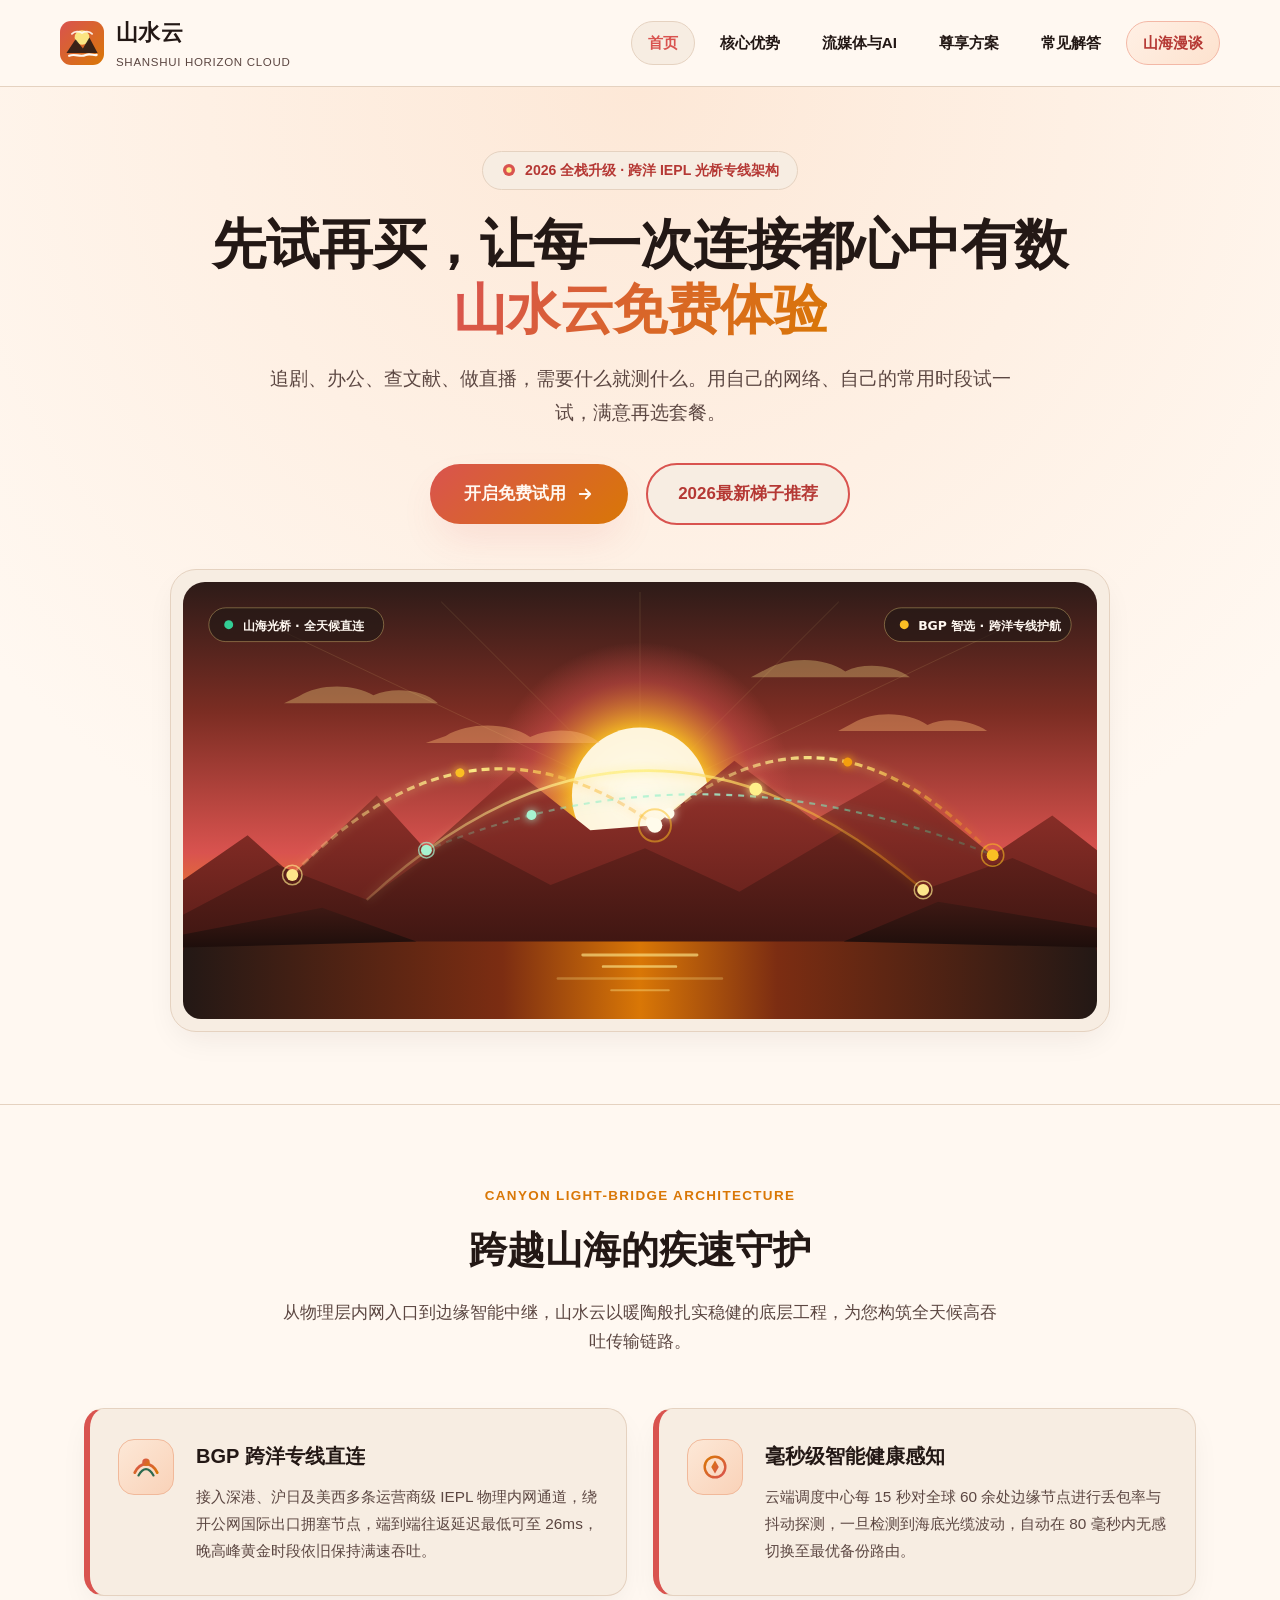
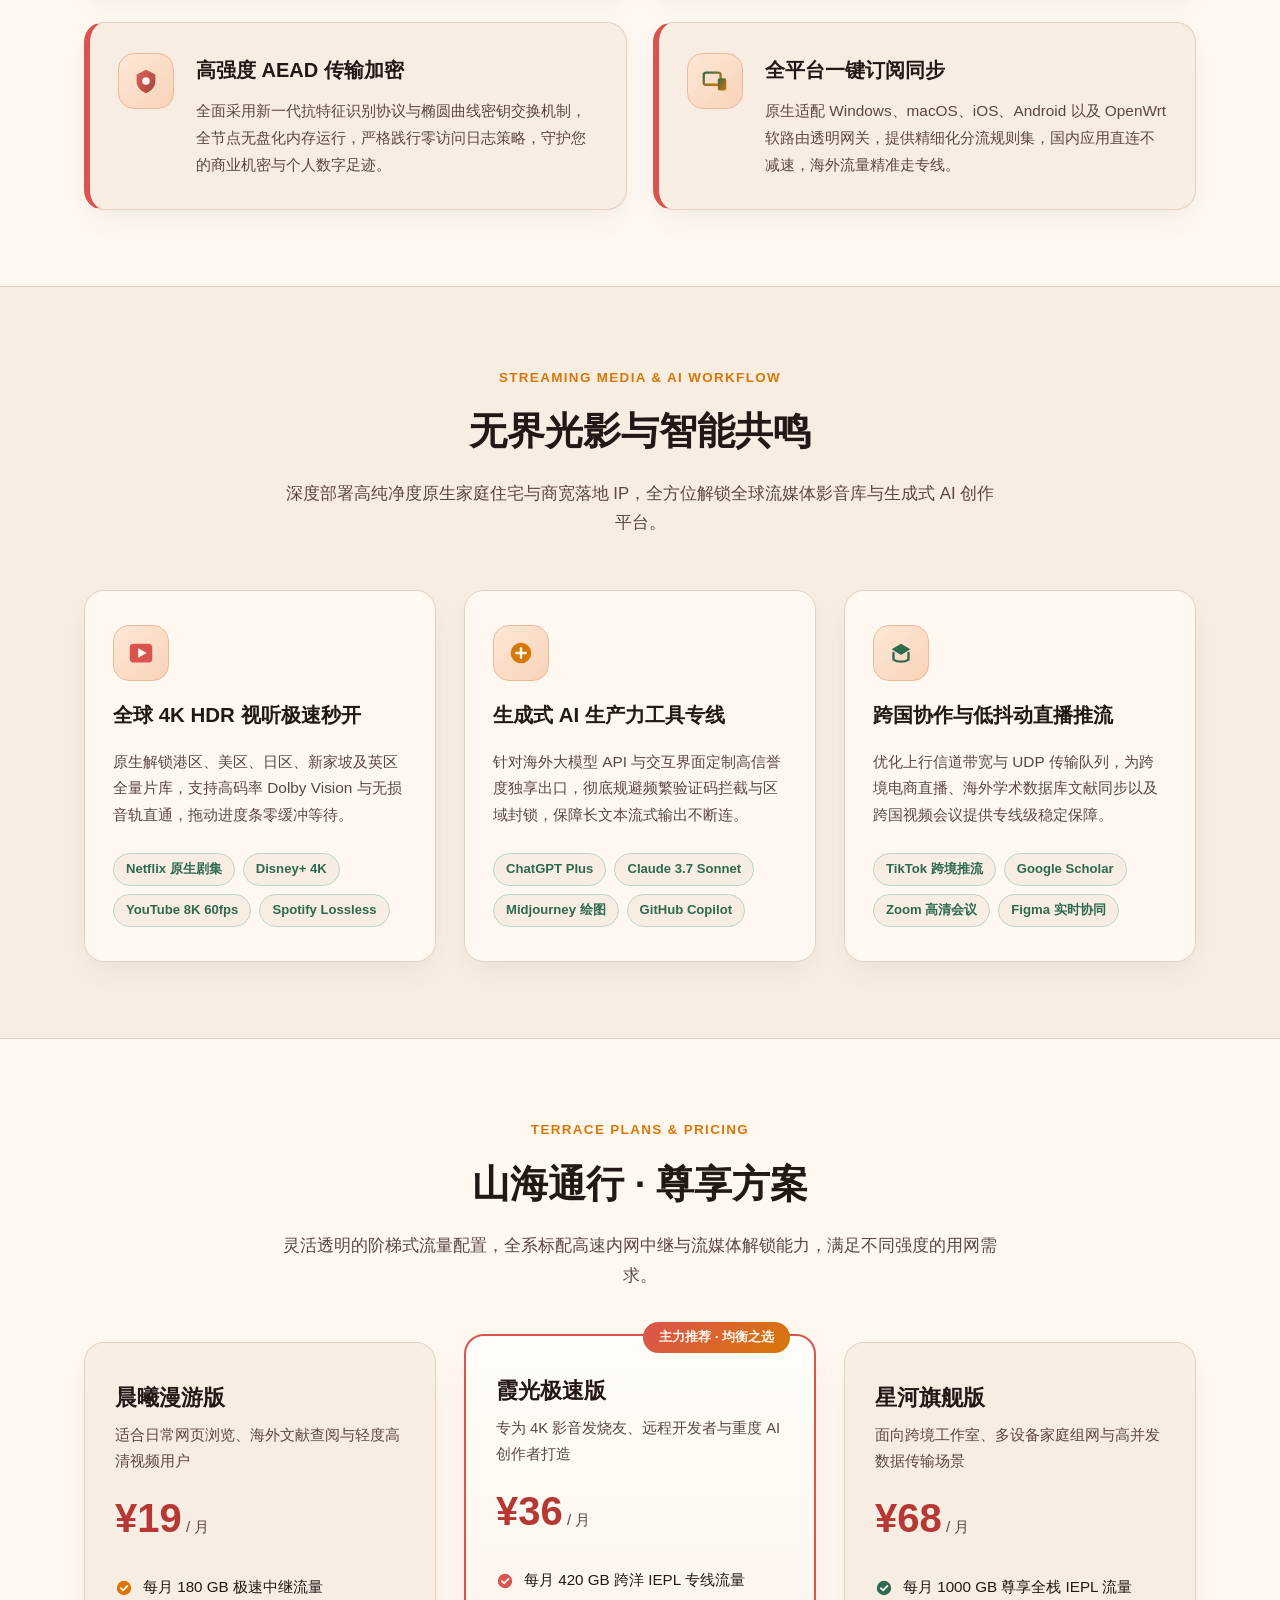
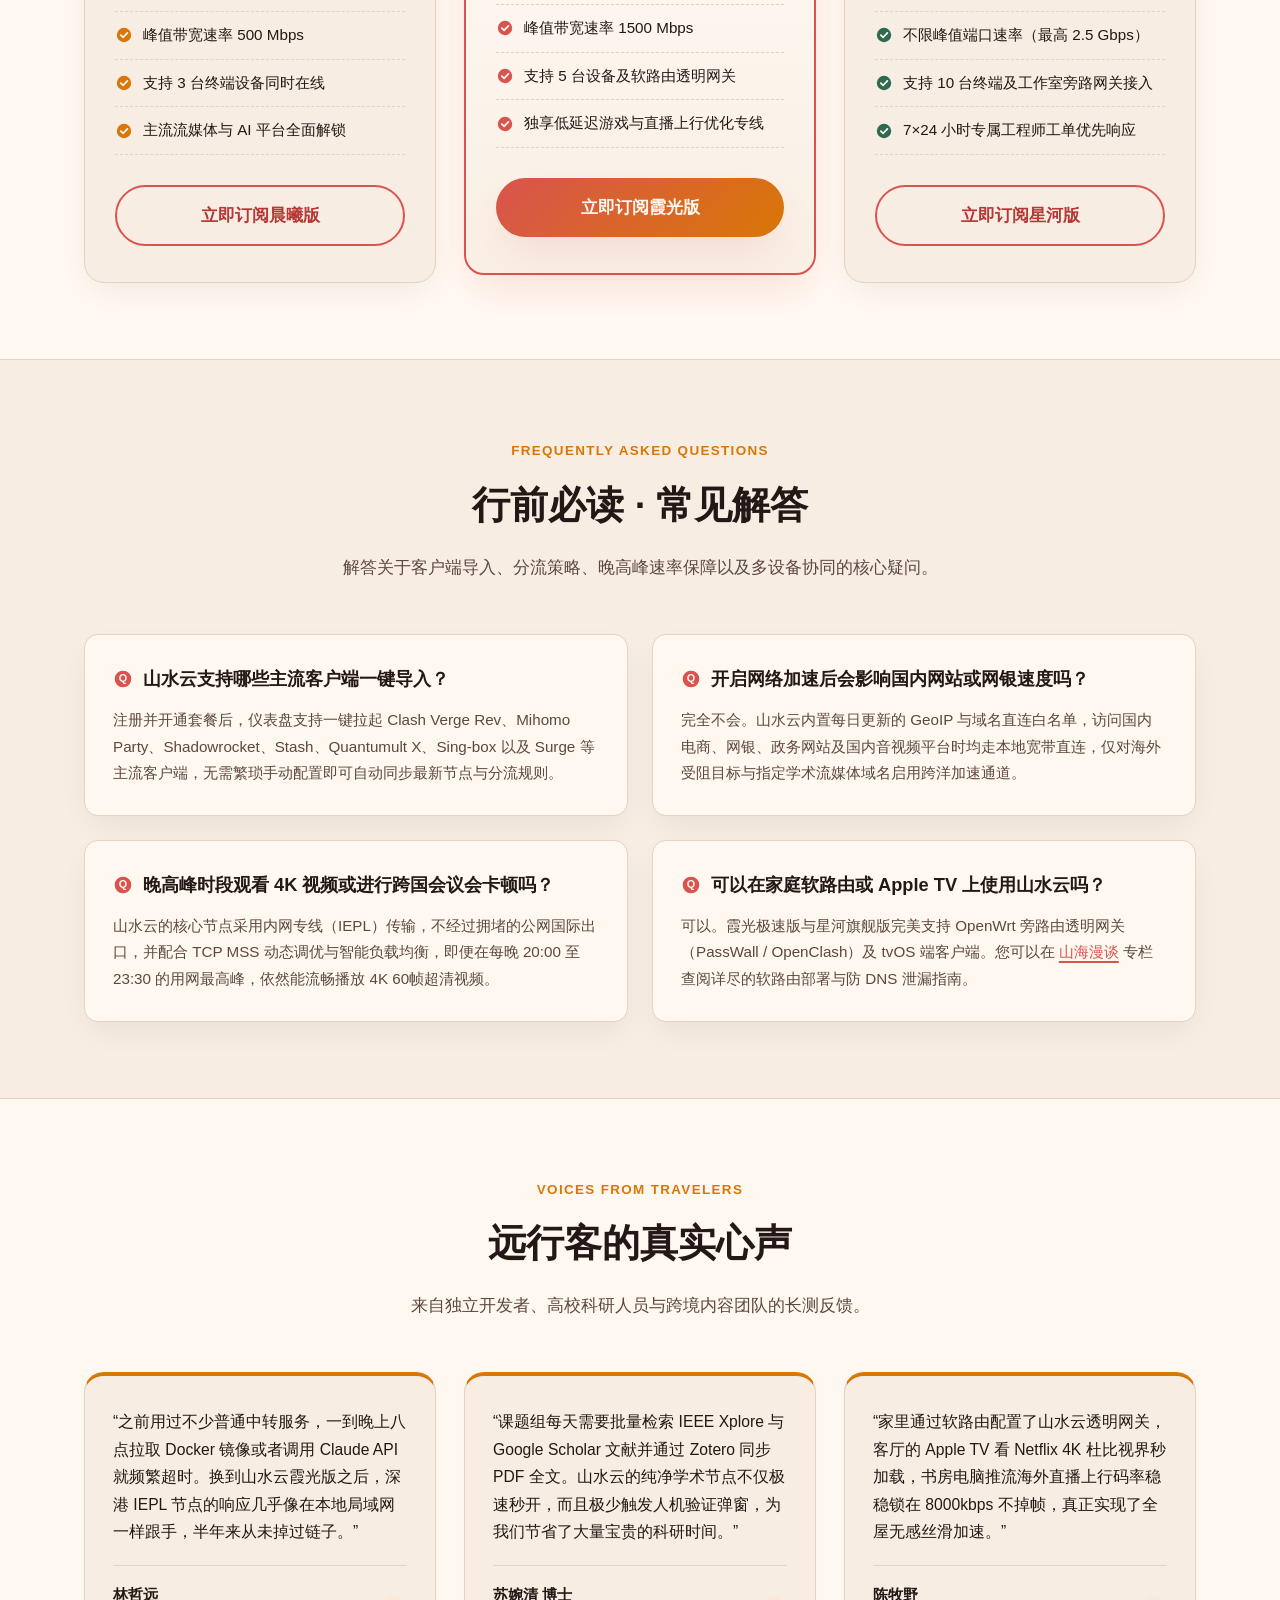
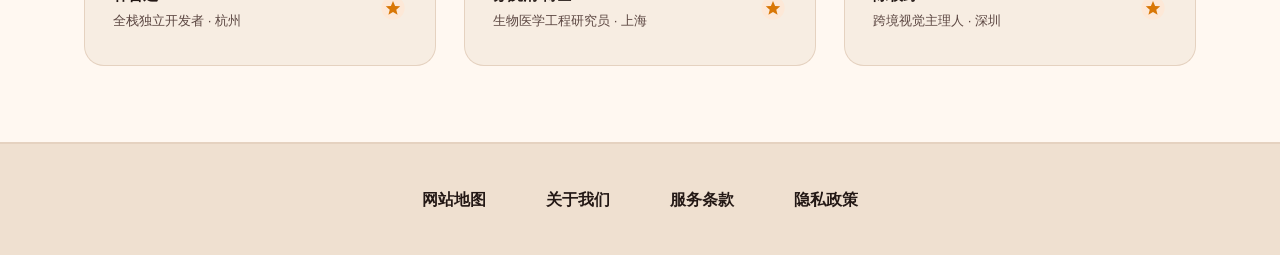
==== commit e17b924a: "Update blog hyperlinks to dajichang.mom" ====
--- a/index.html
+++ b/index.html
@@ -3,19 +3,19 @@
 <head>
   <meta charset="UTF-8">
   <meta name="viewport" content="width=device-width, initial-scale=1.0">
-  <title>山水云官网 - 跨越山海的全天候网络加速与4K流媒体专线平台</title>
-  <meta name="description" content="山水云致力于构建稳定低延迟的跨洋网络加速通道，搭载BGP多线智能调度与IEPL内网专线架构，实现4K超清影视极速秒开与全球AI生产力工具丝滑访问，是远行客与创作者信赖的品质机场推荐之选。">
-  <meta name="keywords" content="山水云,网络加速,极速秒开,机场推荐,IEPL专线,跨国远程办公,流媒体解锁,山海漫谈">
+  <title>山水云 - 免费体验、多地区节点与实用使用指南 | 追剧、办公、科研</title>
+  <meta name="description" content="山水云适合追剧、办公、科研和直播。提供免费体验，站内有体验观察点、文献检索分流、直播推流和 MTU 自查等指南，先试再选更放心。">
+  <meta name="keywords" content="山水云, 山水云机场, 机场推荐, 免费体验, 文献检索, 直播推流, MTU, 家庭服务器">
   <link rel="canonical" href="https://shanshui-yun.mom/">
   <meta property="og:type" content="website">
   <meta property="og:site_name" content="山水云">
-  <meta property="og:title" content="山水云官网 - 跨越山海的全天候网络加速与4K流媒体专线平台">
-  <meta property="og:description" content="山水云搭载BGP多线智能调度与IEPL内网专线架构，实现4K超清影视极速秒开与全球AI工具丝滑访问，是值得信赖的品质机场推荐之选。">
+  <meta property="og:title" content="山水云 - 免费体验、多地区节点与实用使用指南 | 追剧、办公、科研">
+  <meta property="og:description" content="山水云适合追剧、办公、科研和直播。提供免费体验，站内有体验观察点、文献检索分流、直播推流和 MTU 自查等指南，先试再选更放心。">
   <meta property="og:url" content="https://shanshui-yun.mom/">
   <meta property="og:image" content="https://shanshui-yun.mom/hero-canyon-horizon.svg">
   <meta name="twitter:card" content="summary_large_image">
-  <meta name="twitter:title" content="山水云官网 - 跨越山海的全天候网络加速与4K流媒体专线平台">
-  <meta name="twitter:description" content="山水云搭载BGP多线智能调度与IEPL内网专线架构，实现4K超清影视极速秒开与全球AI工具丝滑访问。">
+  <meta name="twitter:title" content="山水云 - 免费体验、多地区节点与实用使用指南 | 追剧、办公、科研">
+  <meta name="twitter:description" content="山水云适合追剧、办公、科研和直播。提供免费体验，站内有体验观察点、文献检索分流、直播推流和 MTU 自查等指南，先试再选更放心。">
   <meta name="twitter:image" content="https://shanshui-yun.mom/hero-canyon-horizon.svg">
   <link rel="stylesheet" href="style.css">
   <script type="application/ld+json">
@@ -119,10 +119,10 @@
           </svg>
           2026 全栈升级 · 跨洋 IEPL 光桥专线架构
         </div>
-        <h1 class="hero-title">跨越山海阻隔，让每一次连接如<span>落日流云般自由通达</span></h1>
+        <h1 class="hero-title">先试再买，让每一次连接都心中有数<span>山水云免费体验</span></h1>
         <p class="hero-subtitle">
-          山水云融合多维 BGP 智能选路与高冗余内网专线，告别晚高峰拥堵与分片丢包。无论是 4K HDR 视听盛宴、跨国科研文献同步，还是前沿大模型深度交互，皆可享受极速秒开的无界体验。
-        </p>
+            追剧、办公、查文献、做直播，需要什么就测什么。用自己的网络、自己的常用时段试一试，满意再选套餐。
+          </p>
         <div class="hero-cta-group">
           <a href="https://ww012.twilightaff.com/#/?code=A56DH1Af" class="btn-primary" rel="nofollow" target="_blank">
             开启免费试用
@@ -130,7 +130,7 @@
               <path d="M5 12H19M19 12L13 6M19 12L13 18" stroke="#FFF8F1" stroke-width="2.4" stroke-linecap="round" stroke-linejoin="round" />
             </svg>
           </a>
-          <a href="https://tizilab.net/paihang/" class="btn-secondary" target="_blank">
+          <a href="https://dajichang.mom/" class="btn-secondary" target="_blank">
             2026最新梯子推荐
           </a>
         </div>
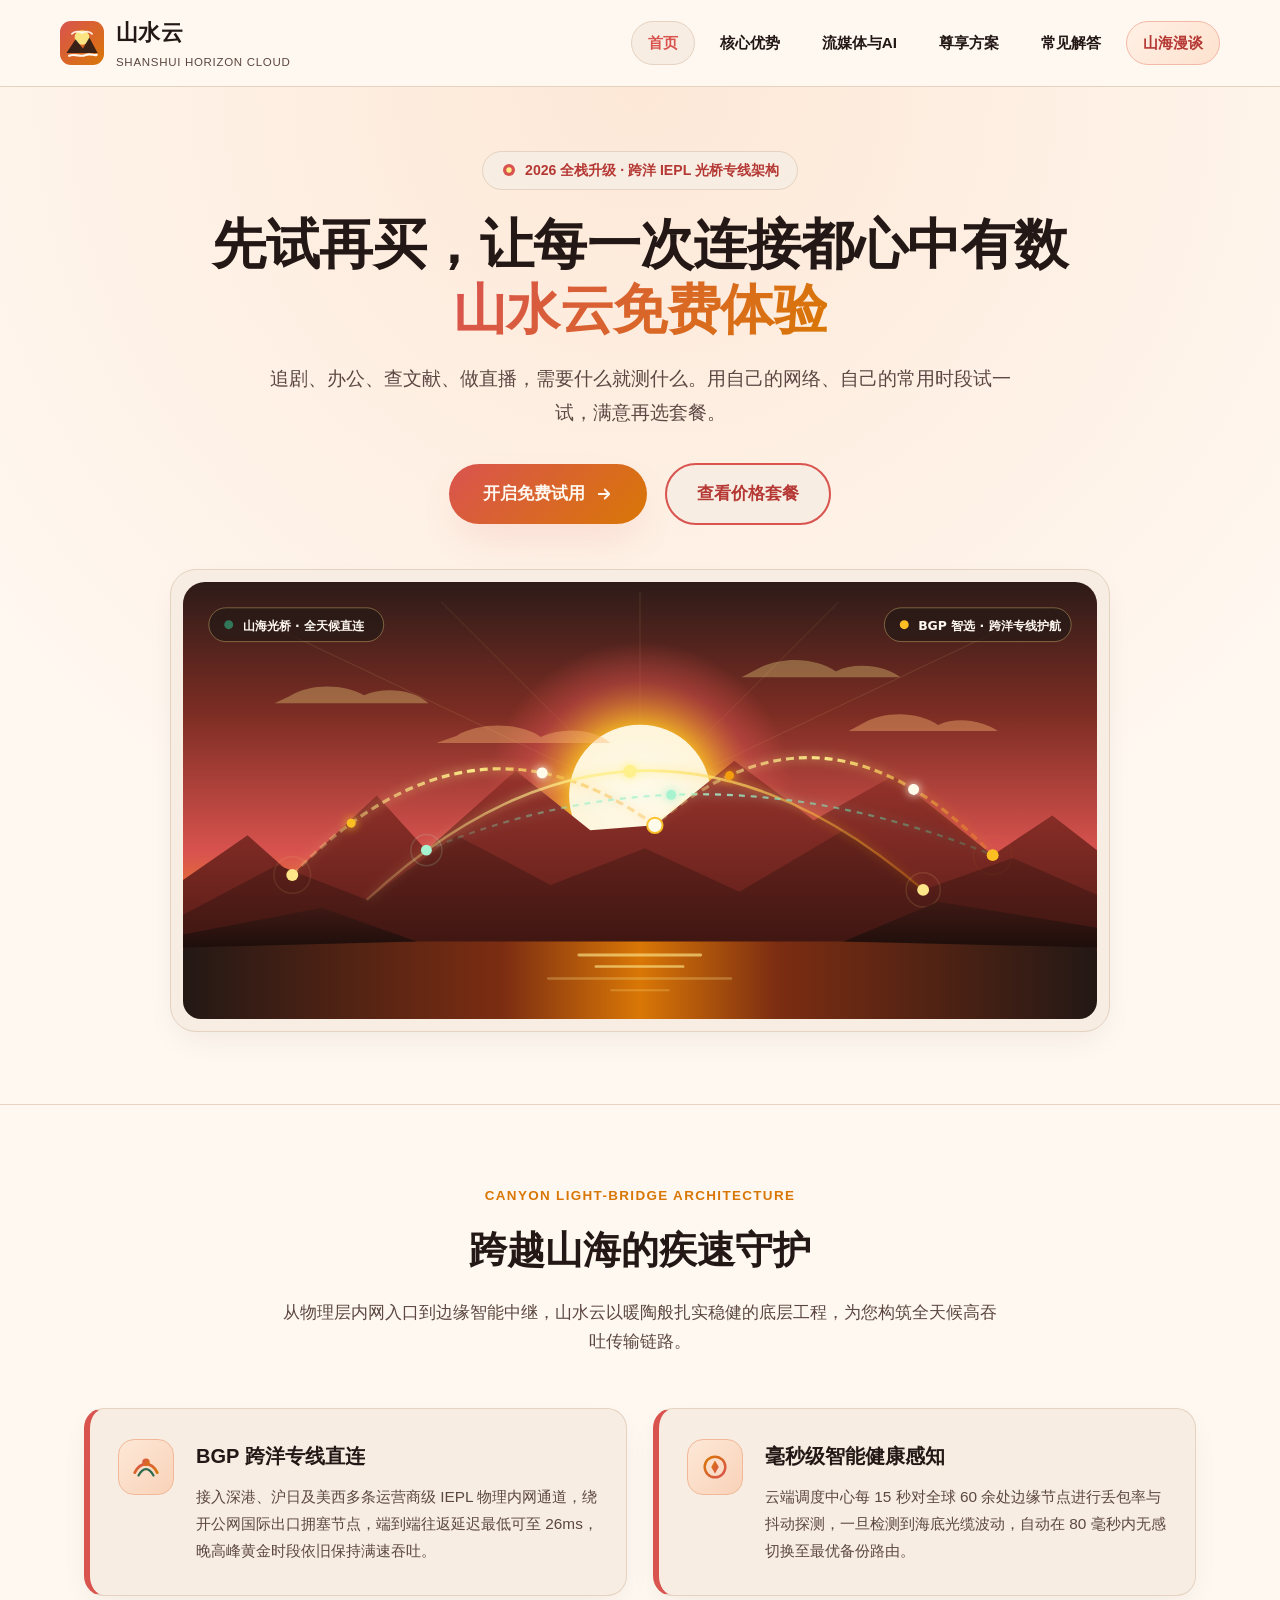
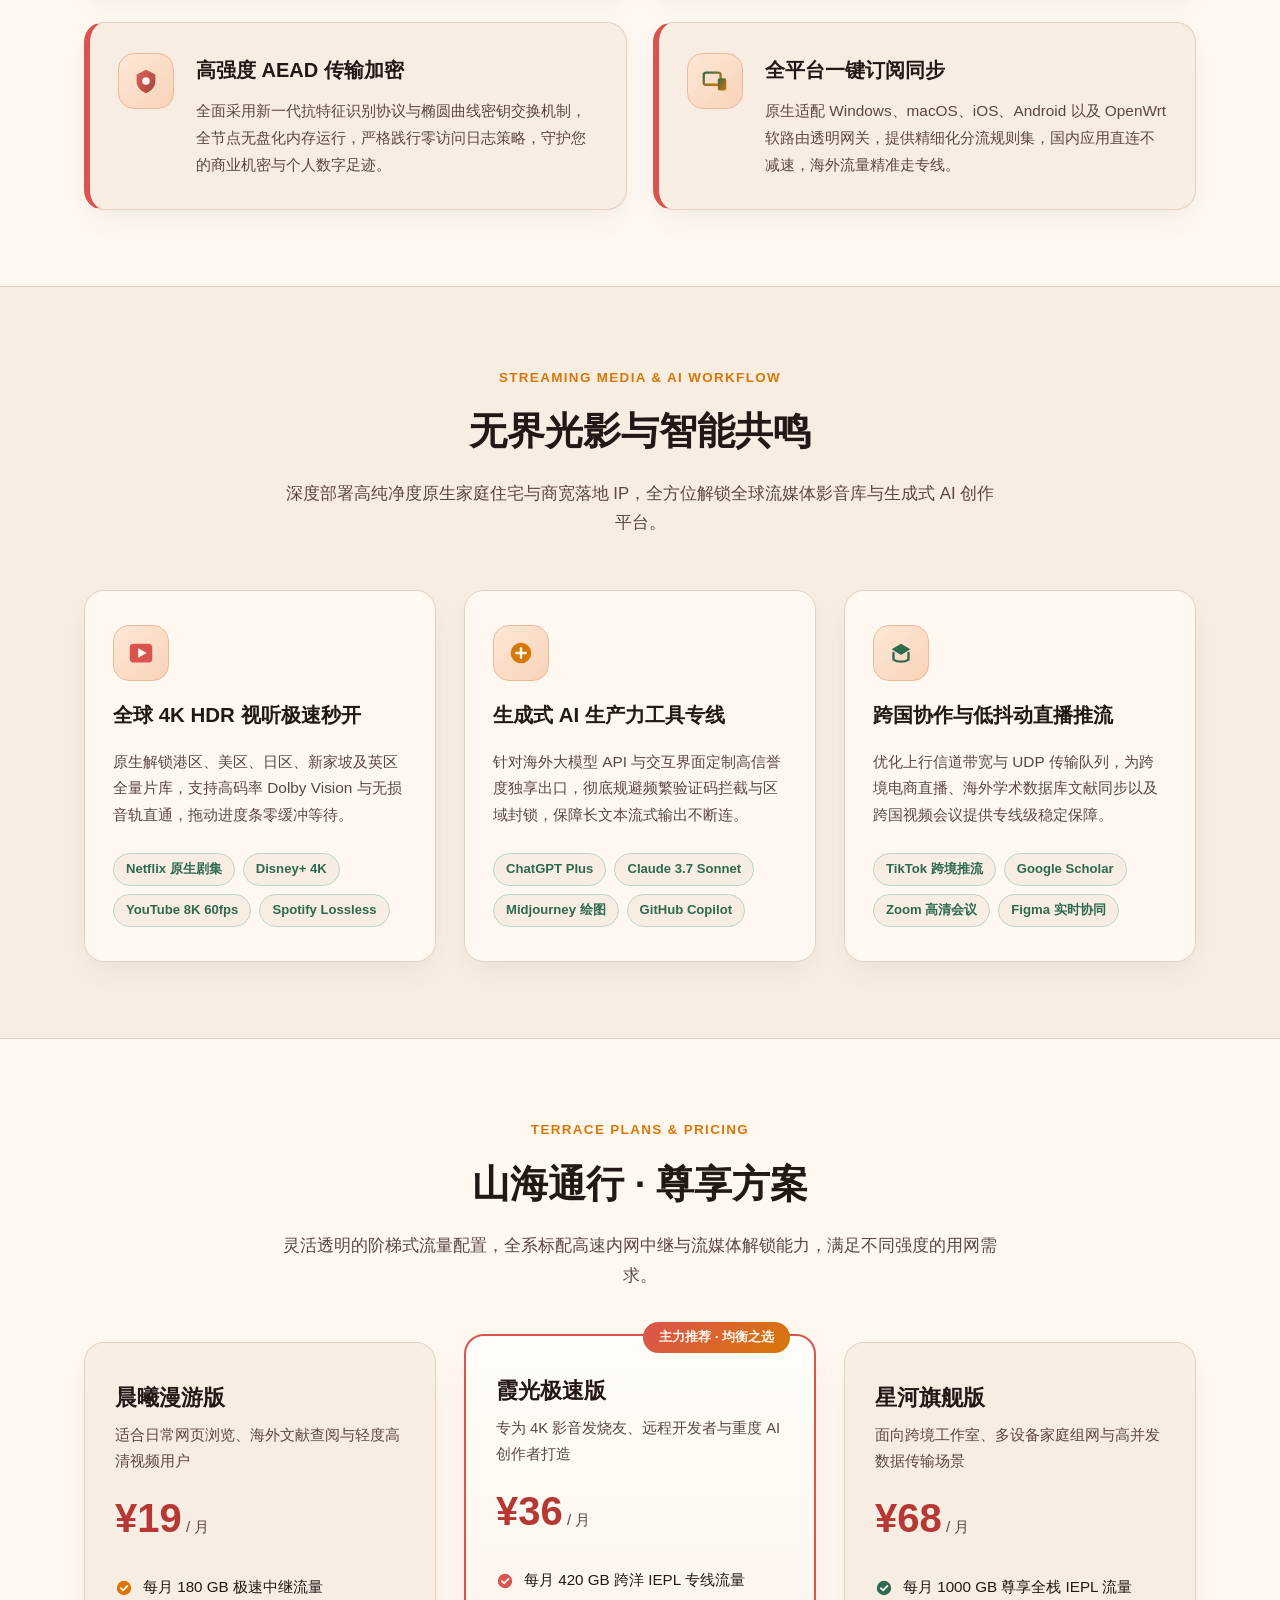
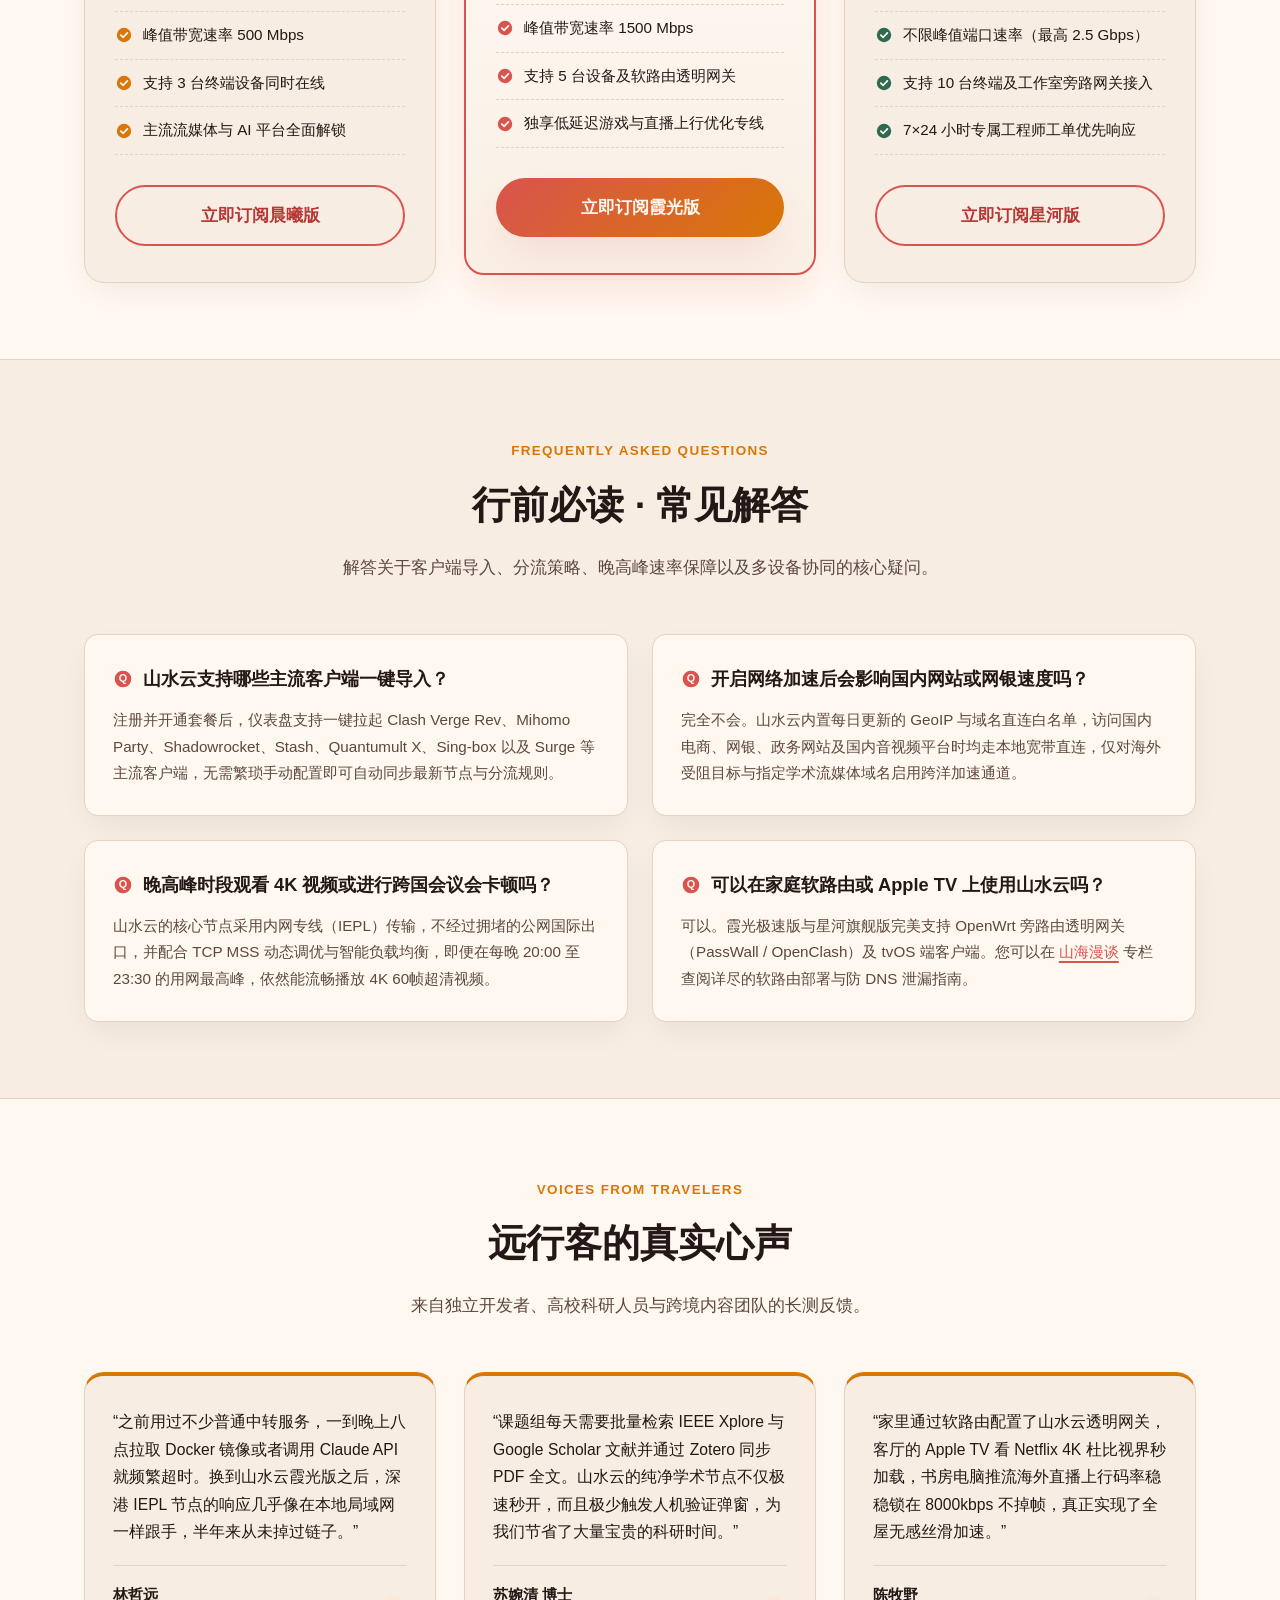
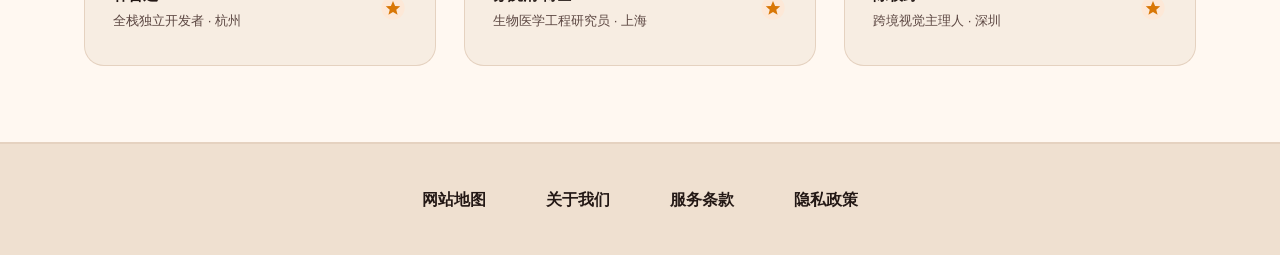
==== commit d104d627: "Update hero ladder button to pricing section anchor" ====
--- a/index.html
+++ b/index.html
@@ -130,9 +130,7 @@
               <path d="M5 12H19M19 12L13 6M19 12L13 18" stroke="#FFF8F1" stroke-width="2.4" stroke-linecap="round" stroke-linejoin="round" />
             </svg>
           </a>
-          <a href="https://dajichang.mom/" class="btn-secondary" target="_blank">
-            2026最新梯子推荐
-          </a>
+          <a href="#pricing" class="btn-secondary">查看价格套餐</a>
         </div>
         <div class="hero-panorama-frame">
           <img src="hero-canyon-horizon.svg" alt="山水云落日山海光桥与流云漫游动态画卷" class="hero-anim-img" width="920" height="440">
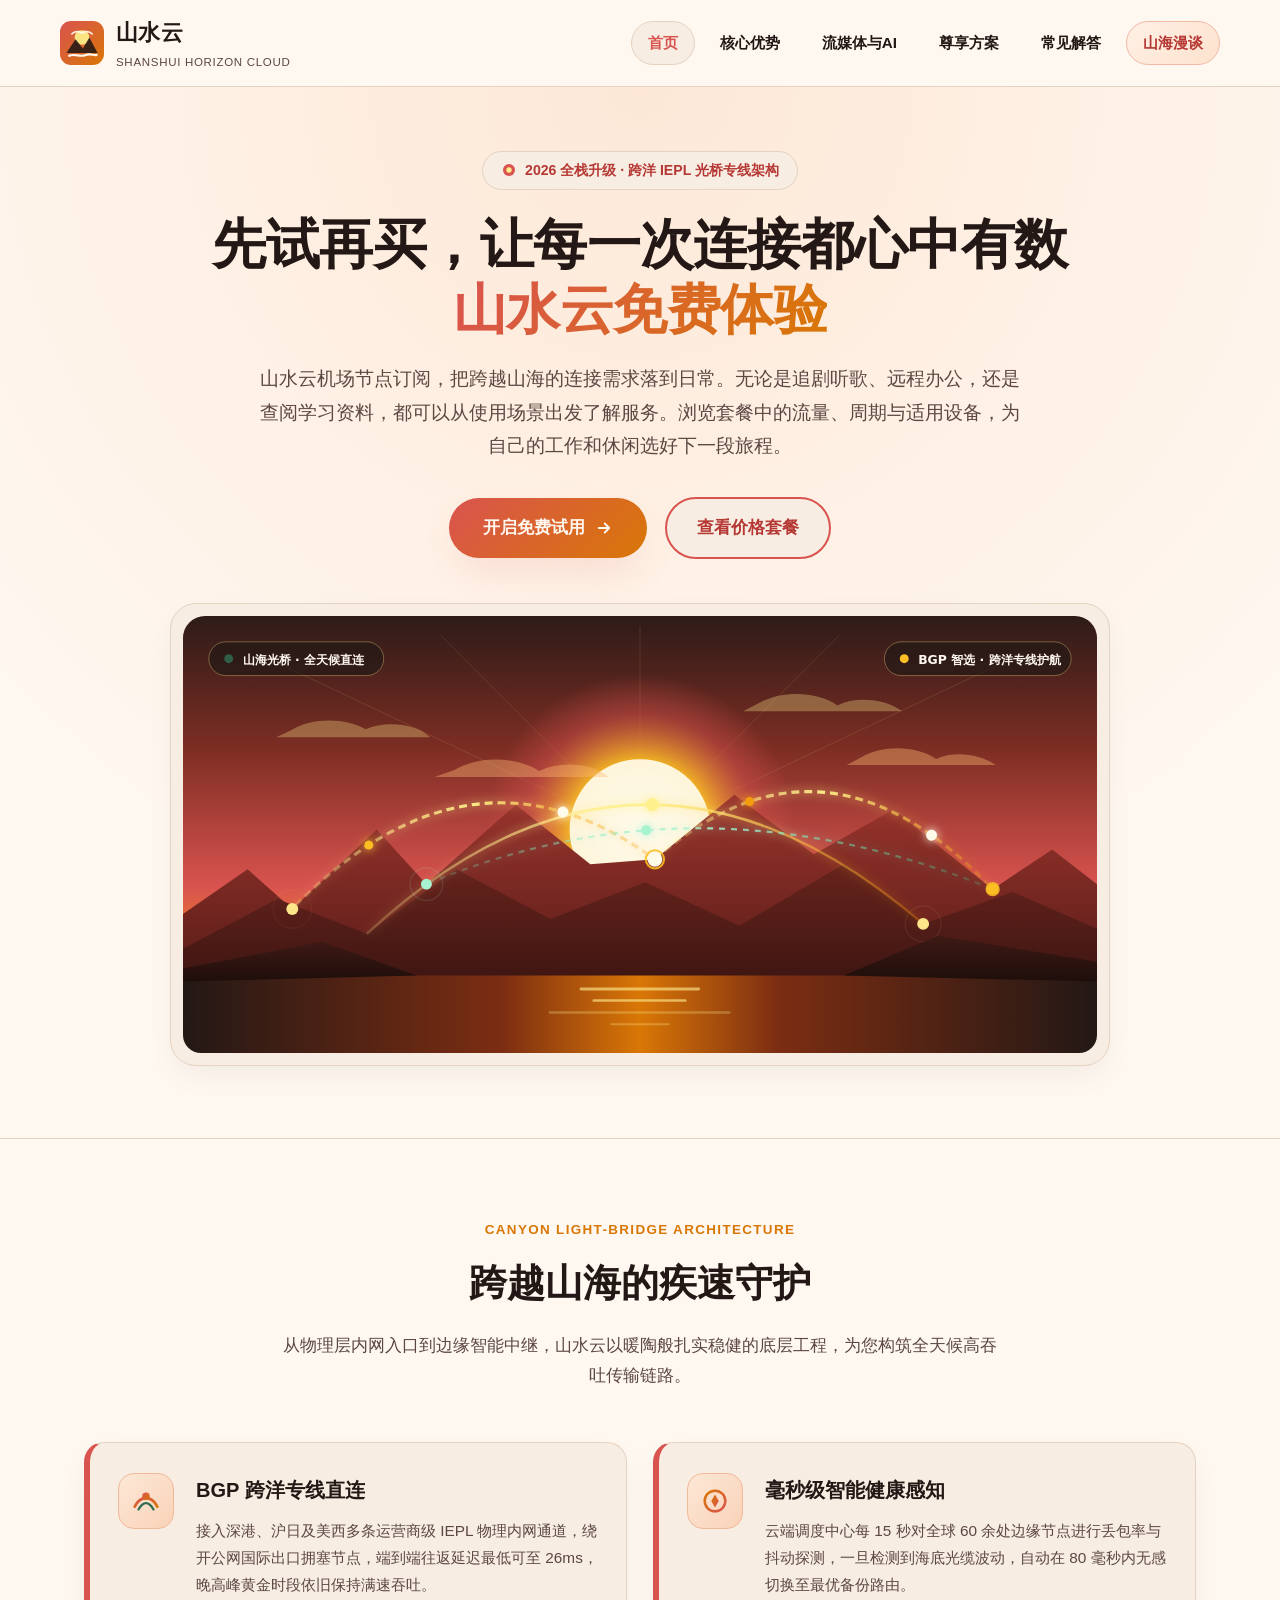
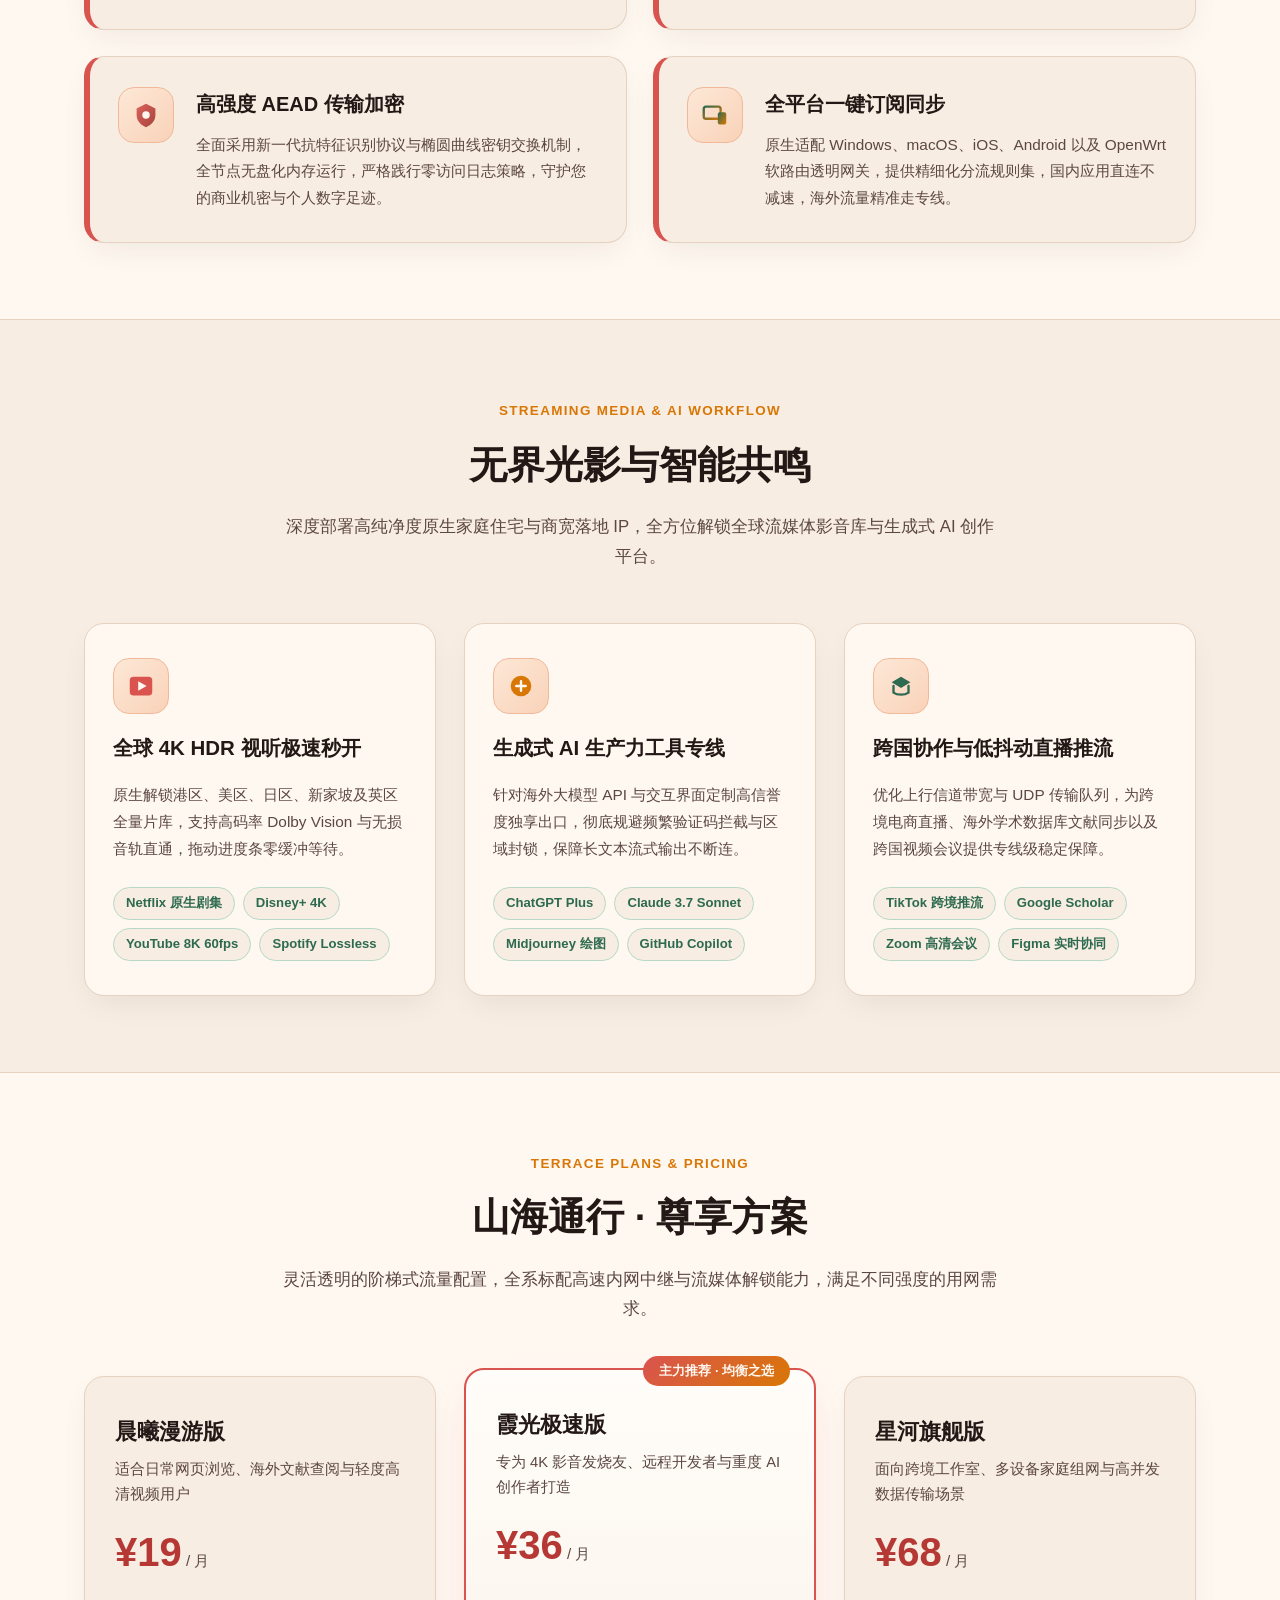
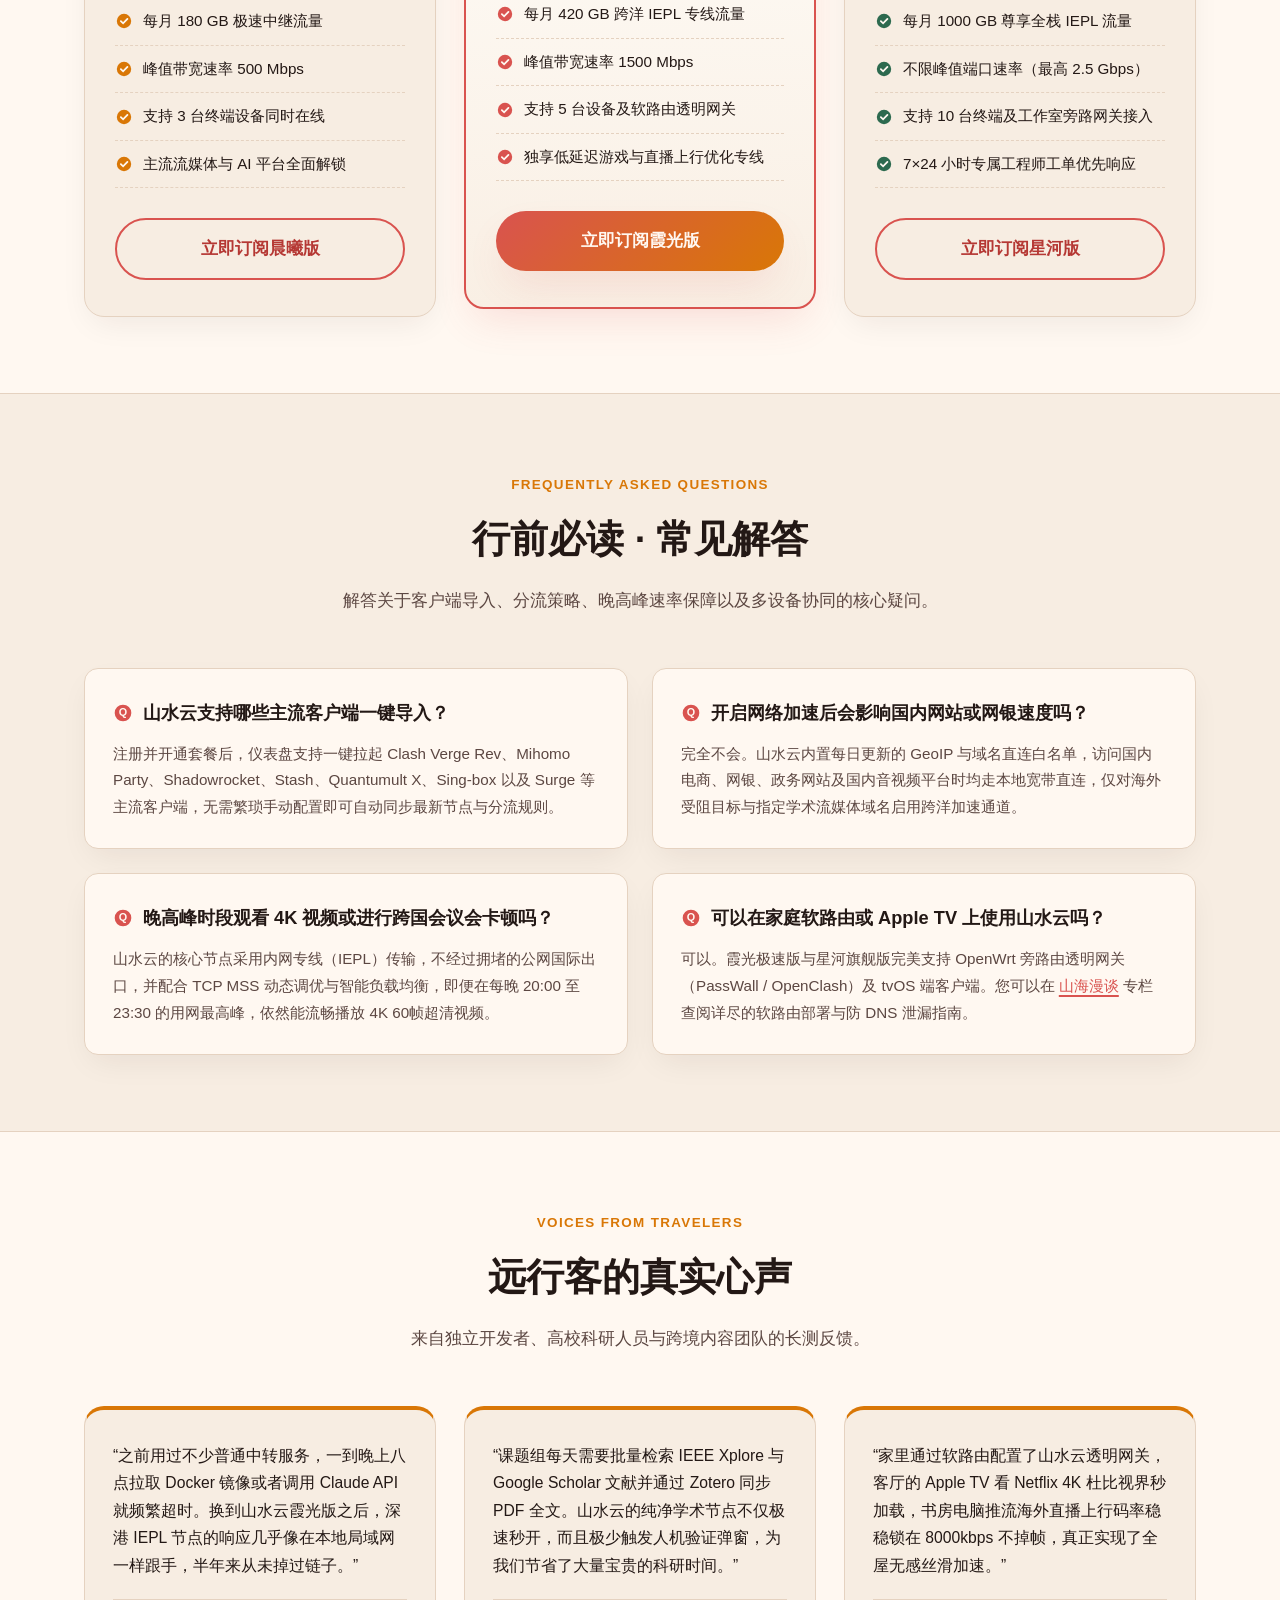
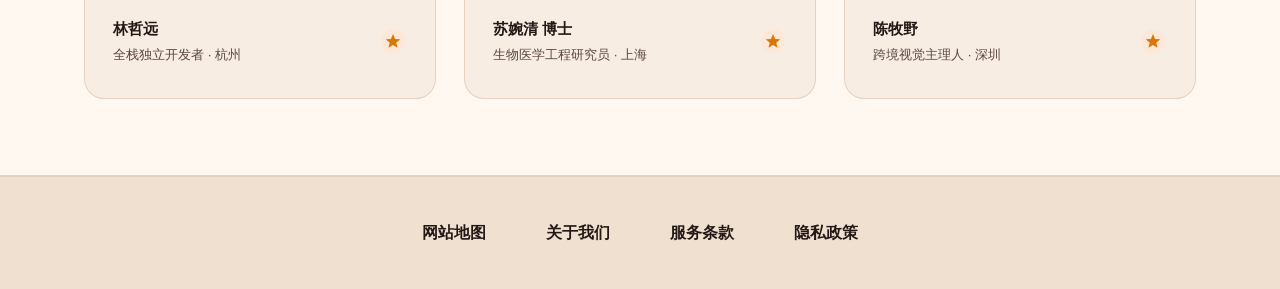
==== commit 305e895d: "Restore detailed guides and clarify airport homepage introductions" ====
--- a/index.html
+++ b/index.html
@@ -1,24 +1,25 @@
 <!DOCTYPE html>
+
 <html lang="zh-CN">
 <head>
-  <meta charset="UTF-8">
-  <meta name="viewport" content="width=device-width, initial-scale=1.0">
-  <title>山水云 - 免费体验、多地区节点与实用使用指南 | 追剧、办公、科研</title>
-  <meta name="description" content="山水云适合追剧、办公、科研和直播。提供免费体验，站内有体验观察点、文献检索分流、直播推流和 MTU 自查等指南，先试再选更放心。">
-  <meta name="keywords" content="山水云, 山水云机场, 机场推荐, 免费体验, 文献检索, 直播推流, MTU, 家庭服务器">
-  <link rel="canonical" href="https://shanshui-yun.mom/">
-  <meta property="og:type" content="website">
-  <meta property="og:site_name" content="山水云">
-  <meta property="og:title" content="山水云 - 免费体验、多地区节点与实用使用指南 | 追剧、办公、科研">
-  <meta property="og:description" content="山水云适合追剧、办公、科研和直播。提供免费体验，站内有体验观察点、文献检索分流、直播推流和 MTU 自查等指南，先试再选更放心。">
-  <meta property="og:url" content="https://shanshui-yun.mom/">
-  <meta property="og:image" content="https://shanshui-yun.mom/hero-canyon-horizon.svg">
-  <meta name="twitter:card" content="summary_large_image">
-  <meta name="twitter:title" content="山水云 - 免费体验、多地区节点与实用使用指南 | 追剧、办公、科研">
-  <meta name="twitter:description" content="山水云适合追剧、办公、科研和直播。提供免费体验，站内有体验观察点、文献检索分流、直播推流和 MTU 自查等指南，先试再选更放心。">
-  <meta name="twitter:image" content="https://shanshui-yun.mom/hero-canyon-horizon.svg">
-  <link rel="stylesheet" href="style.css">
-  <script type="application/ld+json">
+<meta charset="utf-8"/>
+<meta content="width=device-width, initial-scale=1.0" name="viewport"/>
+<title>山水云 - 免费体验、多地区节点与实用使用指南 | 追剧、办公、科研</title>
+<meta content="山水云机场节点订阅，把跨越山海的连接需求落到日常。无论是追剧听歌、远程办公，还是查阅学习资料，都可以从使用场景出发了解服务。浏览套餐中的流量、周期与适用设备，为自己的工作和休闲选好下一段旅程。" name="description"/>
+<meta content="山水云, 山水云机场, 机场推荐, 免费体验, 文献检索, 直播推流, MTU, 家庭服务器" name="keywords"/>
+<link href="https://shanshui-yun.mom/" rel="canonical"/>
+<meta content="website" property="og:type"/>
+<meta content="山水云" property="og:site_name"/>
+<meta content="山水云 - 免费体验、多地区节点与实用使用指南 | 追剧、办公、科研" property="og:title"/>
+<meta content="山水云机场节点订阅，把跨越山海的连接需求落到日常。无论是追剧听歌、远程办公，还是查阅学习资料，都可以从使用场景出发了解服务。浏览套餐中的流量、周期与适用设备，为自己的工作和休闲选好下一段旅程。" property="og:description"/>
+<meta content="https://shanshui-yun.mom/" property="og:url"/>
+<meta content="https://shanshui-yun.mom/hero-canyon-horizon.svg" property="og:image"/>
+<meta content="summary_large_image" name="twitter:card"/>
+<meta content="山水云 - 免费体验、多地区节点与实用使用指南 | 追剧、办公、科研" name="twitter:title"/>
+<meta content="山水云机场节点订阅，把跨越山海的连接需求落到日常。无论是追剧听歌、远程办公，还是查阅学习资料，都可以从使用场景出发了解服务。浏览套餐中的流量、周期与适用设备，为自己的工作和休闲选好下一段旅程。" name="twitter:description"/>
+<meta content="https://shanshui-yun.mom/hero-canyon-horizon.svg" name="twitter:image"/>
+<link href="style.css" rel="stylesheet"/>
+<script type="application/ld+json">
   {
     "@context": "https://schema.org",
     "@type": "Product",
@@ -74,427 +75,407 @@
   </script>
 </head>
 <body>
-
-  <!-- Unified Site Header -->
-  <header class="site-header">
-    <div class="container header-inner">
-      <a href="index.html" class="brand-logo" aria-label="山水云首页">
-        <svg viewBox="0 0 48 48" fill="none" xmlns="http://www.w3.org/2000/svg" role="img" aria-label="山水云落日山峦流云标志">
-          <defs>
-            <linearGradient id="logoBadgeGrad" x1="0%" y1="0%" x2="100%" y2="100%">
-              <stop offset="0%" stop-color="#D9534F" />
-              <stop offset="100%" stop-color="#D97706" />
-            </linearGradient>
-          </defs>
-          <rect width="48" height="48" rx="12" fill="url(#logoBadgeGrad)" />
-          <circle cx="24" cy="18" r="8" fill="#FEF08A" opacity="0.92" />
-          <path d="M7 35 L17 20 L25 30 L32 18 L41 35 Z" fill="#231815" opacity="0.88" />
-          <path d="M10 38 C16 35, 22 40, 28 37 C33 35, 37 38, 40 37" stroke="#FFF8F1" stroke-width="2.4" stroke-linecap="round" />
-          <path d="M13 14 C16 11, 21 11, 24 13 C27 11, 32 11, 35 14" stroke="#FFF8F1" stroke-width="2" stroke-linecap="round" opacity="0.9" />
-        </svg>
-        <div>
+<!-- Unified Site Header -->
+<header class="site-header">
+<div class="container header-inner">
+<a aria-label="山水云首页" class="brand-logo" href="index.html">
+<svg aria-label="山水云落日山峦流云标志" fill="none" role="img" viewbox="0 0 48 48" xmlns="http://www.w3.org/2000/svg">
+<defs>
+<lineargradient id="logoBadgeGrad" x1="0%" x2="100%" y1="0%" y2="100%">
+<stop offset="0%" stop-color="#D9534F"></stop>
+<stop offset="100%" stop-color="#D97706"></stop>
+</lineargradient>
+</defs>
+<rect fill="url(#logoBadgeGrad)" height="48" rx="12" width="48"></rect>
+<circle cx="24" cy="18" fill="#FEF08A" opacity="0.92" r="8"></circle>
+<path d="M7 35 L17 20 L25 30 L32 18 L41 35 Z" fill="#231815" opacity="0.88"></path>
+<path d="M10 38 C16 35, 22 40, 28 37 C33 35, 37 38, 40 37" stroke="#FFF8F1" stroke-linecap="round" stroke-width="2.4"></path>
+<path d="M13 14 C16 11, 21 11, 24 13 C27 11, 32 11, 35 14" opacity="0.9" stroke="#FFF8F1" stroke-linecap="round" stroke-width="2"></path>
+</svg>
+<div>
           山水云
           <span class="brand-sub">SHANSHUI HORIZON CLOUD</span>
-        </div>
-      </a>
-      <nav class="main-nav" aria-label="主导航">
-        <a href="index.html" class="active">首页</a>
-        <a href="index.html#advantages">核心优势</a>
-        <a href="index.html#streaming">流媒体与AI</a>
-        <a href="index.html#pricing">尊享方案</a>
-        <a href="index.html#faq">常见解答</a>
-        <a href="horizon-journal.html" class="nav-hub-pill">山海漫谈</a>
-      </nav>
-    </div>
-  </header>
-
-  <main>
-    <!-- 1. Hero Section -->
-    <section class="hero-section">
-      <div class="container">
-        <div class="hero-badge">
-          <svg width="16" height="16" viewBox="0 0 24 24" fill="none" aria-hidden="true">
-            <circle cx="12" cy="12" r="9" fill="#D9534F" />
-            <circle cx="12" cy="12" r="4" fill="#FEF08A" />
-          </svg>
+</div>
+</a>
+<nav aria-label="主导航" class="main-nav">
+<a class="active" href="index.html">首页</a>
+<a href="index.html#advantages">核心优势</a>
+<a href="index.html#streaming">流媒体与AI</a>
+<a href="index.html#pricing">尊享方案</a>
+<a href="index.html#faq">常见解答</a>
+<a class="nav-hub-pill" href="horizon-journal.html">山海漫谈</a>
+</nav>
+</div>
+</header>
+<main>
+<!-- 1. Hero Section -->
+<section class="hero-section">
+<div class="container">
+<div class="hero-badge">
+<svg aria-hidden="true" fill="none" height="16" viewbox="0 0 24 24" width="16">
+<circle cx="12" cy="12" fill="#D9534F" r="9"></circle>
+<circle cx="12" cy="12" fill="#FEF08A" r="4"></circle>
+</svg>
           2026 全栈升级 · 跨洋 IEPL 光桥专线架构
         </div>
-        <h1 class="hero-title">先试再买，让每一次连接都心中有数<span>山水云免费体验</span></h1>
-        <p class="hero-subtitle">
-            追剧、办公、查文献、做直播，需要什么就测什么。用自己的网络、自己的常用时段试一试，满意再选套餐。
-          </p>
-        <div class="hero-cta-group">
-          <a href="https://ww012.twilightaff.com/#/?code=A56DH1Af" class="btn-primary" rel="nofollow" target="_blank">
+<h1 class="hero-title">先试再买，让每一次连接都心中有数<span>山水云免费体验</span></h1>
+<p class="hero-subtitle">山水云机场节点订阅，把跨越山海的连接需求落到日常。无论是追剧听歌、远程办公，还是查阅学习资料，都可以从使用场景出发了解服务。浏览套餐中的流量、周期与适用设备，为自己的工作和休闲选好下一段旅程。</p>
+<div class="hero-cta-group">
+<a class="btn-primary" href="https://ww012.twilightaff.com/#/?code=A56DH1Af" rel="nofollow" target="_blank">
             开启免费试用
-            <svg width="18" height="18" viewBox="0 0 24 24" fill="none" aria-hidden="true">
-              <path d="M5 12H19M19 12L13 6M19 12L13 18" stroke="#FFF8F1" stroke-width="2.4" stroke-linecap="round" stroke-linejoin="round" />
-            </svg>
-          </a>
-          <a href="#pricing" class="btn-secondary">查看价格套餐</a>
-        </div>
-        <div class="hero-panorama-frame">
-          <img src="hero-canyon-horizon.svg" alt="山水云落日山海光桥与流云漫游动态画卷" class="hero-anim-img" width="920" height="440">
-        </div>
-      </div>
-    </section>
-
-    <!-- 2. Core Advantages (4 Cards) -->
-    <section id="advantages" class="section-block">
-      <div class="container">
-        <div class="section-header">
-          <span class="section-eyebrow">CANYON LIGHT-BRIDGE ARCHITECTURE</span>
-          <h2 class="section-title">跨越山海的疾速守护</h2>
-          <p class="section-desc">从物理层内网入口到边缘智能中继，山水云以暖陶般扎实稳健的底层工程，为您构筑全天候高吞吐传输链路。</p>
-        </div>
-        <div class="ribbon-grid">
-          <!-- Card 1 -->
-          <article class="ribbon-card">
-            <div class="icon-orb">
-              <svg viewBox="0 0 32 32" fill="none" role="img" aria-label="BGP跨洋光桥图标">
-                <defs>
-                  <linearGradient id="advGrad1" x1="0%" y1="0%" x2="100%" y2="100%">
-                    <stop offset="0%" stop-color="#D9534F" />
-                    <stop offset="100%" stop-color="#D97706" />
-                  </linearGradient>
-                </defs>
-                <path d="M4 22 C10 10, 22 10, 28 22" stroke="url(#advGrad1)" stroke-width="3" stroke-linecap="round" />
-                <path d="M8 25 C13 16, 19 16, 24 25" stroke="#2D6A4F" stroke-width="2.4" stroke-linecap="round" />
-                <circle cx="16" cy="11" r="4" fill="url(#advGrad1)" />
-              </svg>
-            </div>
-            <div class="ribbon-content">
-              <h3>BGP 跨洋专线直连</h3>
-              <p>接入深港、沪日及美西多条运营商级 IEPL 物理内网通道，绕开公网国际出口拥塞节点，端到端往返延迟最低可至 26ms，晚高峰黄金时段依旧保持满速吞吐。</p>
-            </div>
-          </article>
-
-          <!-- Card 2 -->
-          <article class="ribbon-card">
-            <div class="icon-orb">
-              <svg viewBox="0 0 32 32" fill="none" role="img" aria-label="动态智能感知图标">
-                <defs>
-                  <linearGradient id="advGrad2" x1="0%" y1="0%" x2="100%" y2="100%">
-                    <stop offset="0%" stop-color="#D97706" />
-                    <stop offset="100%" stop-color="#D9534F" />
-                  </linearGradient>
-                </defs>
-                <circle cx="16" cy="16" r="11" stroke="url(#advGrad2)" stroke-width="2.6" />
-                <path d="M16 9 L20 16 L16 23 L12 16 Z" fill="url(#advGrad2)" />
-              </svg>
-            </div>
-            <div class="ribbon-content">
-              <h3>毫秒级智能健康感知</h3>
-              <p>云端调度中心每 15 秒对全球 60 余处边缘节点进行丢包率与抖动探测，一旦检测到海底光缆波动，自动在 80 毫秒内无感切换至最优备份路由。</p>
-            </div>
-          </article>
-
-          <!-- Card 3 -->
-          <article class="ribbon-card">
-            <div class="icon-orb">
-              <svg viewBox="0 0 32 32" fill="none" role="img" aria-label="零日志加密图标">
-                <defs>
-                  <linearGradient id="advGrad3" x1="0%" y1="0%" x2="100%" y2="100%">
-                    <stop offset="0%" stop-color="#D9534F" />
-                    <stop offset="100%" stop-color="#9A342D" />
-                  </linearGradient>
-                </defs>
-                <path d="M16 4 L26 9 V16 C26 22.5 21.5 26.8 16 29 C10.5 26.8 6 22.5 6 16 V9 L16 4 Z" fill="url(#advGrad3)" opacity="0.9" />
-                <circle cx="16" cy="16" r="4" fill="#FFF8F1" />
-              </svg>
-            </div>
-            <div class="ribbon-content">
-              <h3>高强度 AEAD 传输加密</h3>
-              <p>全面采用新一代抗特征识别协议与椭圆曲线密钥交换机制，全节点无盘化内存运行，严格践行零访问日志策略，守护您的商业机密与个人数字足迹。</p>
-            </div>
-          </article>
-
-          <!-- Card 4 -->
-          <article class="ribbon-card">
-            <div class="icon-orb">
-              <svg viewBox="0 0 32 32" fill="none" role="img" aria-label="多终端协同图标">
-                <defs>
-                  <linearGradient id="advGrad4" x1="0%" y1="0%" x2="100%" y2="100%">
-                    <stop offset="0%" stop-color="#2D6A4F" />
-                    <stop offset="100%" stop-color="#D97706" />
-                  </linearGradient>
-                </defs>
-                <rect x="4" y="7" width="18" height="13" rx="2.5" stroke="url(#advGrad4)" stroke-width="2.5" />
-                <rect x="19" y="13" width="9" height="13" rx="2" fill="url(#advGrad4)" />
-              </svg>
-            </div>
-            <div class="ribbon-content">
-              <h3>全平台一键订阅同步</h3>
-              <p>原生适配 Windows、macOS、iOS、Android 以及 OpenWrt 软路由透明网关，提供精细化分流规则集，国内应用直连不减速，海外流量精准走专线。</p>
-            </div>
-          </article>
-        </div>
-      </div>
-    </section>
-
-    <!-- 3. Streaming Media & AI Support (3 Cards) -->
-    <section id="streaming" class="section-block alt-bg">
-      <div class="container">
-        <div class="section-header">
-          <span class="section-eyebrow">STREAMING MEDIA &amp; AI WORKFLOW</span>
-          <h2 class="section-title">无界光影与智能共鸣</h2>
-          <p class="section-desc">深度部署高纯净度原生家庭住宅与商宽落地 IP，全方位解锁全球流媒体影音库与生成式 AI 创作平台。</p>
-        </div>
-        <div class="tri-grid">
-          <!-- Card 1 -->
-          <article class="horizon-card">
-            <div class="icon-orb">
-              <svg viewBox="0 0 32 32" fill="none" role="img" aria-label="4K流媒体视听图标">
-                <rect x="4" y="6" width="24" height="20" rx="4" fill="#D9534F" />
-                <polygon points="13,11 22,16 13,21" fill="#FFF8F1" />
-              </svg>
-            </div>
-            <h3>全球 4K HDR 视听极速秒开</h3>
-            <p>原生解锁港区、美区、日区、新家坡及英区全量片库，支持高码率 Dolby Vision 与无损音轨直通，拖动进度条零缓冲等待。</p>
-            <ul class="tag-list">
-              <li>Netflix 原生剧集</li>
-              <li>Disney+ 4K</li>
-              <li>YouTube 8K 60fps</li>
-              <li>Spotify Lossless</li>
-            </ul>
-          </article>
-
-          <!-- Card 2 -->
-          <article class="horizon-card">
-            <div class="icon-orb">
-              <svg viewBox="0 0 32 32" fill="none" role="img" aria-label="AI大模型对话图标">
-                <circle cx="16" cy="16" r="11" fill="#D97706" />
-                <path d="M11 16 H21 M16 11 V21" stroke="#FFF8F1" stroke-width="2.6" stroke-linecap="round" />
-              </svg>
-            </div>
-            <h3>生成式 AI 生产力工具专线</h3>
-            <p>针对海外大模型 API 与交互界面定制高信誉度独享出口，彻底规避频繁验证码拦截与区域封锁，保障长文本流式输出不断连。</p>
-            <ul class="tag-list">
-              <li>ChatGPT Plus</li>
-              <li>Claude 3.7 Sonnet</li>
-              <li>Midjourney 绘图</li>
-              <li>GitHub Copilot</li>
-            </ul>
-          </article>
-
-          <!-- Card 3 -->
-          <article class="horizon-card">
-            <div class="icon-orb">
-              <svg viewBox="0 0 32 32" fill="none" role="img" aria-label="跨国协作与学术加速图标">
-                <path d="M6 12 L16 6 L26 12 L16 18 Z" fill="#2D6A4F" />
-                <path d="M8 16 V23 C12 26, 20 26, 24 23 V16" stroke="#2D6A4F" stroke-width="2.5" stroke-linecap="round" />
-              </svg>
-            </div>
-            <h3>跨国协作与低抖动直播推流</h3>
-            <p>优化上行信道带宽与 UDP 传输队列，为跨境电商直播、海外学术数据库文献同步以及跨国视频会议提供专线级稳定保障。</p>
-            <ul class="tag-list">
-              <li>TikTok 跨境推流</li>
-              <li>Google Scholar</li>
-              <li>Zoom 高清会议</li>
-              <li>Figma 实时协同</li>
-            </ul>
-          </article>
-        </div>
-      </div>
-    </section>
-
-    <!-- 4. Pricing Comparison Table (3 Tiers) -->
-    <section id="pricing" class="section-block">
-      <div class="container">
-        <div class="section-header">
-          <span class="section-eyebrow">TERRACE PLANS &amp; PRICING</span>
-          <h2 class="section-title">山海通行 · 尊享方案</h2>
-          <p class="section-desc">灵活透明的阶梯式流量配置，全系标配高速内网中继与流媒体解锁能力，满足不同强度的用网需求。</p>
-        </div>
-        <div class="pricing-grid">
-          <!-- Tier 1 -->
-          <div class="pricing-card">
-            <h3 class="plan-name">晨曦漫游版</h3>
-            <p class="plan-tagline">适合日常网页浏览、海外文献查阅与轻度高清视频用户</p>
-            <div class="plan-price">¥19<span> / 月</span></div>
-            <ul class="plan-features">
-              <li>
-                <svg viewBox="0 0 20 20" fill="none" aria-hidden="true"><circle cx="10" cy="10" r="8" fill="#D97706"/><path d="M6.5 10.2 L9 12.6 L13.8 7.6" stroke="#FFF8F1" stroke-width="2" stroke-linecap="round"/></svg>
+            <svg aria-hidden="true" fill="none" height="18" viewbox="0 0 24 24" width="18">
+<path d="M5 12H19M19 12L13 6M19 12L13 18" stroke="#FFF8F1" stroke-linecap="round" stroke-linejoin="round" stroke-width="2.4"></path>
+</svg>
+</a>
+<a class="btn-secondary" href="#pricing">查看价格套餐</a>
+</div>
+<div class="hero-panorama-frame">
+<img alt="山水云落日山海光桥与流云漫游动态画卷" class="hero-anim-img" height="440" src="hero-canyon-horizon.svg" width="920"/>
+</div>
+</div>
+</section>
+<!-- 2. Core Advantages (4 Cards) -->
+<section class="section-block" id="advantages">
+<div class="container">
+<div class="section-header">
+<span class="section-eyebrow">CANYON LIGHT-BRIDGE ARCHITECTURE</span>
+<h2 class="section-title">跨越山海的疾速守护</h2>
+<p class="section-desc">从物理层内网入口到边缘智能中继，山水云以暖陶般扎实稳健的底层工程，为您构筑全天候高吞吐传输链路。</p>
+</div>
+<div class="ribbon-grid">
+<!-- Card 1 -->
+<article class="ribbon-card">
+<div class="icon-orb">
+<svg aria-label="BGP跨洋光桥图标" fill="none" role="img" viewbox="0 0 32 32">
+<defs>
+<lineargradient id="advGrad1" x1="0%" x2="100%" y1="0%" y2="100%">
+<stop offset="0%" stop-color="#D9534F"></stop>
+<stop offset="100%" stop-color="#D97706"></stop>
+</lineargradient>
+</defs>
+<path d="M4 22 C10 10, 22 10, 28 22" stroke="url(#advGrad1)" stroke-linecap="round" stroke-width="3"></path>
+<path d="M8 25 C13 16, 19 16, 24 25" stroke="#2D6A4F" stroke-linecap="round" stroke-width="2.4"></path>
+<circle cx="16" cy="11" fill="url(#advGrad1)" r="4"></circle>
+</svg>
+</div>
+<div class="ribbon-content">
+<h3>BGP 跨洋专线直连</h3>
+<p>接入深港、沪日及美西多条运营商级 IEPL 物理内网通道，绕开公网国际出口拥塞节点，端到端往返延迟最低可至 26ms，晚高峰黄金时段依旧保持满速吞吐。</p>
+</div>
+</article>
+<!-- Card 2 -->
+<article class="ribbon-card">
+<div class="icon-orb">
+<svg aria-label="动态智能感知图标" fill="none" role="img" viewbox="0 0 32 32">
+<defs>
+<lineargradient id="advGrad2" x1="0%" x2="100%" y1="0%" y2="100%">
+<stop offset="0%" stop-color="#D97706"></stop>
+<stop offset="100%" stop-color="#D9534F"></stop>
+</lineargradient>
+</defs>
+<circle cx="16" cy="16" r="11" stroke="url(#advGrad2)" stroke-width="2.6"></circle>
+<path d="M16 9 L20 16 L16 23 L12 16 Z" fill="url(#advGrad2)"></path>
+</svg>
+</div>
+<div class="ribbon-content">
+<h3>毫秒级智能健康感知</h3>
+<p>云端调度中心每 15 秒对全球 60 余处边缘节点进行丢包率与抖动探测，一旦检测到海底光缆波动，自动在 80 毫秒内无感切换至最优备份路由。</p>
+</div>
+</article>
+<!-- Card 3 -->
+<article class="ribbon-card">
+<div class="icon-orb">
+<svg aria-label="零日志加密图标" fill="none" role="img" viewbox="0 0 32 32">
+<defs>
+<lineargradient id="advGrad3" x1="0%" x2="100%" y1="0%" y2="100%">
+<stop offset="0%" stop-color="#D9534F"></stop>
+<stop offset="100%" stop-color="#9A342D"></stop>
+</lineargradient>
+</defs>
+<path d="M16 4 L26 9 V16 C26 22.5 21.5 26.8 16 29 C10.5 26.8 6 22.5 6 16 V9 L16 4 Z" fill="url(#advGrad3)" opacity="0.9"></path>
+<circle cx="16" cy="16" fill="#FFF8F1" r="4"></circle>
+</svg>
+</div>
+<div class="ribbon-content">
+<h3>高强度 AEAD 传输加密</h3>
+<p>全面采用新一代抗特征识别协议与椭圆曲线密钥交换机制，全节点无盘化内存运行，严格践行零访问日志策略，守护您的商业机密与个人数字足迹。</p>
+</div>
+</article>
+<!-- Card 4 -->
+<article class="ribbon-card">
+<div class="icon-orb">
+<svg aria-label="多终端协同图标" fill="none" role="img" viewbox="0 0 32 32">
+<defs>
+<lineargradient id="advGrad4" x1="0%" x2="100%" y1="0%" y2="100%">
+<stop offset="0%" stop-color="#2D6A4F"></stop>
+<stop offset="100%" stop-color="#D97706"></stop>
+</lineargradient>
+</defs>
+<rect height="13" rx="2.5" stroke="url(#advGrad4)" stroke-width="2.5" width="18" x="4" y="7"></rect>
+<rect fill="url(#advGrad4)" height="13" rx="2" width="9" x="19" y="13"></rect>
+</svg>
+</div>
+<div class="ribbon-content">
+<h3>全平台一键订阅同步</h3>
+<p>原生适配 Windows、macOS、iOS、Android 以及 OpenWrt 软路由透明网关，提供精细化分流规则集，国内应用直连不减速，海外流量精准走专线。</p>
+</div>
+</article>
+</div>
+</div>
+</section>
+<!-- 3. Streaming Media & AI Support (3 Cards) -->
+<section class="section-block alt-bg" id="streaming">
+<div class="container">
+<div class="section-header">
+<span class="section-eyebrow">STREAMING MEDIA &amp; AI WORKFLOW</span>
+<h2 class="section-title">无界光影与智能共鸣</h2>
+<p class="section-desc">深度部署高纯净度原生家庭住宅与商宽落地 IP，全方位解锁全球流媒体影音库与生成式 AI 创作平台。</p>
+</div>
+<div class="tri-grid">
+<!-- Card 1 -->
+<article class="horizon-card">
+<div class="icon-orb">
+<svg aria-label="4K流媒体视听图标" fill="none" role="img" viewbox="0 0 32 32">
+<rect fill="#D9534F" height="20" rx="4" width="24" x="4" y="6"></rect>
+<polygon fill="#FFF8F1" points="13,11 22,16 13,21"></polygon>
+</svg>
+</div>
+<h3>全球 4K HDR 视听极速秒开</h3>
+<p>原生解锁港区、美区、日区、新家坡及英区全量片库，支持高码率 Dolby Vision 与无损音轨直通，拖动进度条零缓冲等待。</p>
+<ul class="tag-list">
+<li>Netflix 原生剧集</li>
+<li>Disney+ 4K</li>
+<li>YouTube 8K 60fps</li>
+<li>Spotify Lossless</li>
+</ul>
+</article>
+<!-- Card 2 -->
+<article class="horizon-card">
+<div class="icon-orb">
+<svg aria-label="AI大模型对话图标" fill="none" role="img" viewbox="0 0 32 32">
+<circle cx="16" cy="16" fill="#D97706" r="11"></circle>
+<path d="M11 16 H21 M16 11 V21" stroke="#FFF8F1" stroke-linecap="round" stroke-width="2.6"></path>
+</svg>
+</div>
+<h3>生成式 AI 生产力工具专线</h3>
+<p>针对海外大模型 API 与交互界面定制高信誉度独享出口，彻底规避频繁验证码拦截与区域封锁，保障长文本流式输出不断连。</p>
+<ul class="tag-list">
+<li>ChatGPT Plus</li>
+<li>Claude 3.7 Sonnet</li>
+<li>Midjourney 绘图</li>
+<li>GitHub Copilot</li>
+</ul>
+</article>
+<!-- Card 3 -->
+<article class="horizon-card">
+<div class="icon-orb">
+<svg aria-label="跨国协作与学术加速图标" fill="none" role="img" viewbox="0 0 32 32">
+<path d="M6 12 L16 6 L26 12 L16 18 Z" fill="#2D6A4F"></path>
+<path d="M8 16 V23 C12 26, 20 26, 24 23 V16" stroke="#2D6A4F" stroke-linecap="round" stroke-width="2.5"></path>
+</svg>
+</div>
+<h3>跨国协作与低抖动直播推流</h3>
+<p>优化上行信道带宽与 UDP 传输队列，为跨境电商直播、海外学术数据库文献同步以及跨国视频会议提供专线级稳定保障。</p>
+<ul class="tag-list">
+<li>TikTok 跨境推流</li>
+<li>Google Scholar</li>
+<li>Zoom 高清会议</li>
+<li>Figma 实时协同</li>
+</ul>
+</article>
+</div>
+</div>
+</section>
+<!-- 4. Pricing Comparison Table (3 Tiers) -->
+<section class="section-block" id="pricing">
+<div class="container">
+<div class="section-header">
+<span class="section-eyebrow">TERRACE PLANS &amp; PRICING</span>
+<h2 class="section-title">山海通行 · 尊享方案</h2>
+<p class="section-desc">灵活透明的阶梯式流量配置，全系标配高速内网中继与流媒体解锁能力，满足不同强度的用网需求。</p>
+</div>
+<div class="pricing-grid">
+<!-- Tier 1 -->
+<div class="pricing-card">
+<h3 class="plan-name">晨曦漫游版</h3>
+<p class="plan-tagline">适合日常网页浏览、海外文献查阅与轻度高清视频用户</p>
+<div class="plan-price">¥19<span> / 月</span></div>
+<ul class="plan-features">
+<li>
+<svg aria-hidden="true" fill="none" viewbox="0 0 20 20"><circle cx="10" cy="10" fill="#D97706" r="8"></circle><path d="M6.5 10.2 L9 12.6 L13.8 7.6" stroke="#FFF8F1" stroke-linecap="round" stroke-width="2"></path></svg>
                 每月 180 GB 极速中继流量
               </li>
-              <li>
-                <svg viewBox="0 0 20 20" fill="none" aria-hidden="true"><circle cx="10" cy="10" r="8" fill="#D97706"/><path d="M6.5 10.2 L9 12.6 L13.8 7.6" stroke="#FFF8F1" stroke-width="2" stroke-linecap="round"/></svg>
+<li>
+<svg aria-hidden="true" fill="none" viewbox="0 0 20 20"><circle cx="10" cy="10" fill="#D97706" r="8"></circle><path d="M6.5 10.2 L9 12.6 L13.8 7.6" stroke="#FFF8F1" stroke-linecap="round" stroke-width="2"></path></svg>
                 峰值带宽速率 500 Mbps
               </li>
-              <li>
-                <svg viewBox="0 0 20 20" fill="none" aria-hidden="true"><circle cx="10" cy="10" r="8" fill="#D97706"/><path d="M6.5 10.2 L9 12.6 L13.8 7.6" stroke="#FFF8F1" stroke-width="2" stroke-linecap="round"/></svg>
+<li>
+<svg aria-hidden="true" fill="none" viewbox="0 0 20 20"><circle cx="10" cy="10" fill="#D97706" r="8"></circle><path d="M6.5 10.2 L9 12.6 L13.8 7.6" stroke="#FFF8F1" stroke-linecap="round" stroke-width="2"></path></svg>
                 支持 3 台终端设备同时在线
               </li>
-              <li>
-                <svg viewBox="0 0 20 20" fill="none" aria-hidden="true"><circle cx="10" cy="10" r="8" fill="#D97706"/><path d="M6.5 10.2 L9 12.6 L13.8 7.6" stroke="#FFF8F1" stroke-width="2" stroke-linecap="round"/></svg>
+<li>
+<svg aria-hidden="true" fill="none" viewbox="0 0 20 20"><circle cx="10" cy="10" fill="#D97706" r="8"></circle><path d="M6.5 10.2 L9 12.6 L13.8 7.6" stroke="#FFF8F1" stroke-linecap="round" stroke-width="2"></path></svg>
                 主流流媒体与 AI 平台全面解锁
               </li>
-            </ul>
-            <a href="https://ww012.twilightaff.com/#/?code=A56DH1Af" class="btn-secondary" rel="nofollow" target="_blank">立即订阅晨曦版</a>
-          </div>
-
-          <!-- Tier 2 (Featured) -->
-          <div class="pricing-card featured">
-            <span class="popular-ribbon">主力推荐 · 均衡之选</span>
-            <h3 class="plan-name">霞光极速版</h3>
-            <p class="plan-tagline">专为 4K 影音发烧友、远程开发者与重度 AI 创作者打造</p>
-            <div class="plan-price">¥36<span> / 月</span></div>
-            <ul class="plan-features">
-              <li>
-                <svg viewBox="0 0 20 20" fill="none" aria-hidden="true"><circle cx="10" cy="10" r="8" fill="#D9534F"/><path d="M6.5 10.2 L9 12.6 L13.8 7.6" stroke="#FFF8F1" stroke-width="2" stroke-linecap="round"/></svg>
+</ul>
+<a class="btn-secondary" href="https://ww012.twilightaff.com/#/?code=A56DH1Af" rel="nofollow" target="_blank">立即订阅晨曦版</a>
+</div>
+<!-- Tier 2 (Featured) -->
+<div class="pricing-card featured">
+<span class="popular-ribbon">主力推荐 · 均衡之选</span>
+<h3 class="plan-name">霞光极速版</h3>
+<p class="plan-tagline">专为 4K 影音发烧友、远程开发者与重度 AI 创作者打造</p>
+<div class="plan-price">¥36<span> / 月</span></div>
+<ul class="plan-features">
+<li>
+<svg aria-hidden="true" fill="none" viewbox="0 0 20 20"><circle cx="10" cy="10" fill="#D9534F" r="8"></circle><path d="M6.5 10.2 L9 12.6 L13.8 7.6" stroke="#FFF8F1" stroke-linecap="round" stroke-width="2"></path></svg>
                 每月 420 GB 跨洋 IEPL 专线流量
               </li>
-              <li>
-                <svg viewBox="0 0 20 20" fill="none" aria-hidden="true"><circle cx="10" cy="10" r="8" fill="#D9534F"/><path d="M6.5 10.2 L9 12.6 L13.8 7.6" stroke="#FFF8F1" stroke-width="2" stroke-linecap="round"/></svg>
+<li>
+<svg aria-hidden="true" fill="none" viewbox="0 0 20 20"><circle cx="10" cy="10" fill="#D9534F" r="8"></circle><path d="M6.5 10.2 L9 12.6 L13.8 7.6" stroke="#FFF8F1" stroke-linecap="round" stroke-width="2"></path></svg>
                 峰值带宽速率 1500 Mbps
               </li>
-              <li>
-                <svg viewBox="0 0 20 20" fill="none" aria-hidden="true"><circle cx="10" cy="10" r="8" fill="#D9534F"/><path d="M6.5 10.2 L9 12.6 L13.8 7.6" stroke="#FFF8F1" stroke-width="2" stroke-linecap="round"/></svg>
+<li>
+<svg aria-hidden="true" fill="none" viewbox="0 0 20 20"><circle cx="10" cy="10" fill="#D9534F" r="8"></circle><path d="M6.5 10.2 L9 12.6 L13.8 7.6" stroke="#FFF8F1" stroke-linecap="round" stroke-width="2"></path></svg>
                 支持 5 台设备及软路由透明网关
               </li>
-              <li>
-                <svg viewBox="0 0 20 20" fill="none" aria-hidden="true"><circle cx="10" cy="10" r="8" fill="#D9534F"/><path d="M6.5 10.2 L9 12.6 L13.8 7.6" stroke="#FFF8F1" stroke-width="2" stroke-linecap="round"/></svg>
+<li>
+<svg aria-hidden="true" fill="none" viewbox="0 0 20 20"><circle cx="10" cy="10" fill="#D9534F" r="8"></circle><path d="M6.5 10.2 L9 12.6 L13.8 7.6" stroke="#FFF8F1" stroke-linecap="round" stroke-width="2"></path></svg>
                 独享低延迟游戏与直播上行优化专线
               </li>
-            </ul>
-            <a href="https://ww012.twilightaff.com/#/?code=A56DH1Af" class="btn-primary" rel="nofollow" target="_blank">立即订阅霞光版</a>
-          </div>
-
-          <!-- Tier 3 -->
-          <div class="pricing-card">
-            <h3 class="plan-name">星河旗舰版</h3>
-            <p class="plan-tagline">面向跨境工作室、多设备家庭组网与高并发数据传输场景</p>
-            <div class="plan-price">¥68<span> / 月</span></div>
-            <ul class="plan-features">
-              <li>
-                <svg viewBox="0 0 20 20" fill="none" aria-hidden="true"><circle cx="10" cy="10" r="8" fill="#2D6A4F"/><path d="M6.5 10.2 L9 12.6 L13.8 7.6" stroke="#FFF8F1" stroke-width="2" stroke-linecap="round"/></svg>
+</ul>
+<a class="btn-primary" href="https://ww012.twilightaff.com/#/?code=A56DH1Af" rel="nofollow" target="_blank">立即订阅霞光版</a>
+</div>
+<!-- Tier 3 -->
+<div class="pricing-card">
+<h3 class="plan-name">星河旗舰版</h3>
+<p class="plan-tagline">面向跨境工作室、多设备家庭组网与高并发数据传输场景</p>
+<div class="plan-price">¥68<span> / 月</span></div>
+<ul class="plan-features">
+<li>
+<svg aria-hidden="true" fill="none" viewbox="0 0 20 20"><circle cx="10" cy="10" fill="#2D6A4F" r="8"></circle><path d="M6.5 10.2 L9 12.6 L13.8 7.6" stroke="#FFF8F1" stroke-linecap="round" stroke-width="2"></path></svg>
                 每月 1000 GB 尊享全栈 IEPL 流量
               </li>
-              <li>
-                <svg viewBox="0 0 20 20" fill="none" aria-hidden="true"><circle cx="10" cy="10" r="8" fill="#2D6A4F"/><path d="M6.5 10.2 L9 12.6 L13.8 7.6" stroke="#FFF8F1" stroke-width="2" stroke-linecap="round"/></svg>
+<li>
+<svg aria-hidden="true" fill="none" viewbox="0 0 20 20"><circle cx="10" cy="10" fill="#2D6A4F" r="8"></circle><path d="M6.5 10.2 L9 12.6 L13.8 7.6" stroke="#FFF8F1" stroke-linecap="round" stroke-width="2"></path></svg>
                 不限峰值端口速率（最高 2.5 Gbps）
               </li>
-              <li>
-                <svg viewBox="0 0 20 20" fill="none" aria-hidden="true"><circle cx="10" cy="10" r="8" fill="#2D6A4F"/><path d="M6.5 10.2 L9 12.6 L13.8 7.6" stroke="#FFF8F1" stroke-width="2" stroke-linecap="round"/></svg>
+<li>
+<svg aria-hidden="true" fill="none" viewbox="0 0 20 20"><circle cx="10" cy="10" fill="#2D6A4F" r="8"></circle><path d="M6.5 10.2 L9 12.6 L13.8 7.6" stroke="#FFF8F1" stroke-linecap="round" stroke-width="2"></path></svg>
                 支持 10 台终端及工作室旁路网关接入
               </li>
-              <li>
-                <svg viewBox="0 0 20 20" fill="none" aria-hidden="true"><circle cx="10" cy="10" r="8" fill="#2D6A4F"/><path d="M6.5 10.2 L9 12.6 L13.8 7.6" stroke="#FFF8F1" stroke-width="2" stroke-linecap="round"/></svg>
+<li>
+<svg aria-hidden="true" fill="none" viewbox="0 0 20 20"><circle cx="10" cy="10" fill="#2D6A4F" r="8"></circle><path d="M6.5 10.2 L9 12.6 L13.8 7.6" stroke="#FFF8F1" stroke-linecap="round" stroke-width="2"></path></svg>
                 7×24 小时专属工程师工单优先响应
               </li>
-            </ul>
-            <a href="https://ww012.twilightaff.com/#/?code=A56DH1Af" class="btn-secondary" rel="nofollow" target="_blank">立即订阅星河版</a>
-          </div>
-        </div>
-      </div>
-    </section>
-
-    <!-- 5. FAQ Section (4 Items) -->
-    <section id="faq" class="section-block alt-bg">
-      <div class="container">
-        <div class="section-header">
-          <span class="section-eyebrow">FREQUENTLY ASKED QUESTIONS</span>
-          <h2 class="section-title">行前必读 · 常见解答</h2>
-          <p class="section-desc">解答关于客户端导入、分流策略、晚高峰速率保障以及多设备协同的核心疑问。</p>
-        </div>
-        <div class="faq-grid">
-          <div class="faq-item">
-            <h3>
-              <svg width="20" height="20" viewBox="0 0 24 24" fill="none" aria-hidden="true"><circle cx="12" cy="12" r="10" fill="#D9534F"/><text x="12" y="16" text-anchor="middle" fill="#FFF8F1" font-size="13" font-weight="bold">Q</text></svg>
+</ul>
+<a class="btn-secondary" href="https://ww012.twilightaff.com/#/?code=A56DH1Af" rel="nofollow" target="_blank">立即订阅星河版</a>
+</div>
+</div>
+</div>
+</section>
+<!-- 5. FAQ Section (4 Items) -->
+<section class="section-block alt-bg" id="faq">
+<div class="container">
+<div class="section-header">
+<span class="section-eyebrow">FREQUENTLY ASKED QUESTIONS</span>
+<h2 class="section-title">行前必读 · 常见解答</h2>
+<p class="section-desc">解答关于客户端导入、分流策略、晚高峰速率保障以及多设备协同的核心疑问。</p>
+</div>
+<div class="faq-grid">
+<div class="faq-item">
+<h3>
+<svg aria-hidden="true" fill="none" height="20" viewbox="0 0 24 24" width="20"><circle cx="12" cy="12" fill="#D9534F" r="10"></circle><text fill="#FFF8F1" font-size="13" font-weight="bold" text-anchor="middle" x="12" y="16">Q</text></svg>
               山水云支持哪些主流客户端一键导入？
             </h3>
-            <p>注册并开通套餐后，仪表盘支持一键拉起 Clash Verge Rev、Mihomo Party、Shadowrocket、Stash、Quantumult X、Sing-box 以及 Surge 等主流客户端，无需繁琐手动配置即可自动同步最新节点与分流规则。</p>
-          </div>
-          <div class="faq-item">
-            <h3>
-              <svg width="20" height="20" viewBox="0 0 24 24" fill="none" aria-hidden="true"><circle cx="12" cy="12" r="10" fill="#D9534F"/><text x="12" y="16" text-anchor="middle" fill="#FFF8F1" font-size="13" font-weight="bold">Q</text></svg>
+<p>注册并开通套餐后，仪表盘支持一键拉起 Clash Verge Rev、Mihomo Party、Shadowrocket、Stash、Quantumult X、Sing-box 以及 Surge 等主流客户端，无需繁琐手动配置即可自动同步最新节点与分流规则。</p>
+</div>
+<div class="faq-item">
+<h3>
+<svg aria-hidden="true" fill="none" height="20" viewbox="0 0 24 24" width="20"><circle cx="12" cy="12" fill="#D9534F" r="10"></circle><text fill="#FFF8F1" font-size="13" font-weight="bold" text-anchor="middle" x="12" y="16">Q</text></svg>
               开启网络加速后会影响国内网站或网银速度吗？
             </h3>
-            <p>完全不会。山水云内置每日更新的 GeoIP 与域名直连白名单，访问国内电商、网银、政务网站及国内音视频平台时均走本地宽带直连，仅对海外受阻目标与指定学术流媒体域名启用跨洋加速通道。</p>
-          </div>
-          <div class="faq-item">
-            <h3>
-              <svg width="20" height="20" viewBox="0 0 24 24" fill="none" aria-hidden="true"><circle cx="12" cy="12" r="10" fill="#D9534F"/><text x="12" y="16" text-anchor="middle" fill="#FFF8F1" font-size="13" font-weight="bold">Q</text></svg>
+<p>完全不会。山水云内置每日更新的 GeoIP 与域名直连白名单，访问国内电商、网银、政务网站及国内音视频平台时均走本地宽带直连，仅对海外受阻目标与指定学术流媒体域名启用跨洋加速通道。</p>
+</div>
+<div class="faq-item">
+<h3>
+<svg aria-hidden="true" fill="none" height="20" viewbox="0 0 24 24" width="20"><circle cx="12" cy="12" fill="#D9534F" r="10"></circle><text fill="#FFF8F1" font-size="13" font-weight="bold" text-anchor="middle" x="12" y="16">Q</text></svg>
               晚高峰时段观看 4K 视频或进行跨国会议会卡顿吗？
             </h3>
-            <p>山水云的核心节点采用内网专线（IEPL）传输，不经过拥堵的公网国际出口，并配合 TCP MSS 动态调优与智能负载均衡，即便在每晚 20:00 至 23:30 的用网最高峰，依然能流畅播放 4K 60帧超清视频。</p>
-          </div>
-          <div class="faq-item">
-            <h3>
-              <svg width="20" height="20" viewBox="0 0 24 24" fill="none" aria-hidden="true"><circle cx="12" cy="12" r="10" fill="#D9534F"/><text x="12" y="16" text-anchor="middle" fill="#FFF8F1" font-size="13" font-weight="bold">Q</text></svg>
+<p>山水云的核心节点采用内网专线（IEPL）传输，不经过拥堵的公网国际出口，并配合 TCP MSS 动态调优与智能负载均衡，即便在每晚 20:00 至 23:30 的用网最高峰，依然能流畅播放 4K 60帧超清视频。</p>
+</div>
+<div class="faq-item">
+<h3>
+<svg aria-hidden="true" fill="none" height="20" viewbox="0 0 24 24" width="20"><circle cx="12" cy="12" fill="#D9534F" r="10"></circle><text fill="#FFF8F1" font-size="13" font-weight="bold" text-anchor="middle" x="12" y="16">Q</text></svg>
               可以在家庭软路由或 Apple TV 上使用山水云吗？
             </h3>
-            <p>可以。霞光极速版与星河旗舰版完美支持 OpenWrt 旁路由透明网关（PassWall / OpenClash）及 tvOS 端客户端。您可以在 <a href="horizon-journal.html">山海漫谈</a> 专栏查阅详尽的软路由部署与防 DNS 泄漏指南。</p>
-          </div>
-        </div>
-      </div>
-    </section>
-
-    <!-- 6. User Testimonials (3 Items) -->
-    <section id="testimonials" class="section-block">
-      <div class="container">
-        <div class="section-header">
-          <span class="section-eyebrow">VOICES FROM TRAVELERS</span>
-          <h2 class="section-title">远行客的真实心声</h2>
-          <p class="section-desc">来自独立开发者、高校科研人员与跨境内容团队的长测反馈。</p>
-        </div>
-        <div class="tri-grid">
-          <blockquote class="quote-card">
-            <p class="quote-text">“之前用过不少普通中转服务，一到晚上八点拉取 Docker 镜像或者调用 Claude API 就频繁超时。换到山水云霞光版之后，深港 IEPL 节点的响应几乎像在本地局域网一样跟手，半年来从未掉过链子。”</p>
-            <div class="quote-author">
-              <div>
-                <div class="author-name">林哲远</div>
-                <div class="author-role">全栈独立开发者 · 杭州</div>
-              </div>
-              <svg width="28" height="28" viewBox="0 0 24 24" fill="none" aria-hidden="true">
-                <circle cx="12" cy="12" r="10" fill="#FDE8D7" />
-                <polygon points="12,6 13.8,10.2 18.2,10.5 14.8,13.4 15.9,17.8 12,15.4 8.1,17.8 9.2,13.4 5.8,10.5 10.2,10.2" fill="#D97706" />
-              </svg>
-            </div>
-          </blockquote>
-
-          <blockquote class="quote-card">
-            <p class="quote-text">“课题组每天需要批量检索 IEEE Xplore 与 Google Scholar 文献并通过 Zotero 同步 PDF 全文。山水云的纯净学术节点不仅极速秒开，而且极少触发人机验证弹窗，为我们节省了大量宝贵的科研时间。”</p>
-            <div class="quote-author">
-              <div>
-                <div class="author-name">苏婉清 博士</div>
-                <div class="author-role">生物医学工程研究员 · 上海</div>
-              </div>
-              <svg width="28" height="28" viewBox="0 0 24 24" fill="none" aria-hidden="true">
-                <circle cx="12" cy="12" r="10" fill="#FDE8D7" />
-                <polygon points="12,6 13.8,10.2 18.2,10.5 14.8,13.4 15.9,17.8 12,15.4 8.1,17.8 9.2,13.4 5.8,10.5 10.2,10.2" fill="#D97706" />
-              </svg>
-            </div>
-          </blockquote>
-
-          <blockquote class="quote-card">
-            <p class="quote-text">“家里通过软路由配置了山水云透明网关，客厅的 Apple TV 看 Netflix 4K 杜比视界秒加载，书房电脑推流海外直播上行码率稳稳锁在 8000kbps 不掉帧，真正实现了全屋无感丝滑加速。”</p>
-            <div class="quote-author">
-              <div>
-                <div class="author-name">陈牧野</div>
-                <div class="author-role">跨境视觉主理人 · 深圳</div>
-              </div>
-              <svg width="28" height="28" viewBox="0 0 24 24" fill="none" aria-hidden="true">
-                <circle cx="12" cy="12" r="10" fill="#FDE8D7" />
-                <polygon points="12,6 13.8,10.2 18.2,10.5 14.8,13.4 15.9,17.8 12,15.4 8.1,17.8 9.2,13.4 5.8,10.5 10.2,10.2" fill="#D97706" />
-              </svg>
-            </div>
-          </blockquote>
-        </div>
-      </div>
-    </section>
-  </main>
-
-  <!-- Strict 4-Link Footer -->
-  <footer class="site-footer">
-    <div class="container">
-      <nav class="footer-links" aria-label="页脚导航">
-        <a href="sitemap.html">网站地图</a>
-        <a href="about.html">关于我们</a>
-        <a href="terms.html">服务条款</a>
-        <a href="privacy.html">隐私政策</a>
-      </nav>
-    </div>
-  </footer>
-
+<p>可以。霞光极速版与星河旗舰版完美支持 OpenWrt 旁路由透明网关（PassWall / OpenClash）及 tvOS 端客户端。您可以在 <a href="horizon-journal.html">山海漫谈</a> 专栏查阅详尽的软路由部署与防 DNS 泄漏指南。</p>
+</div>
+</div>
+</div>
+</section>
+<!-- 6. User Testimonials (3 Items) -->
+<section class="section-block" id="testimonials">
+<div class="container">
+<div class="section-header">
+<span class="section-eyebrow">VOICES FROM TRAVELERS</span>
+<h2 class="section-title">远行客的真实心声</h2>
+<p class="section-desc">来自独立开发者、高校科研人员与跨境内容团队的长测反馈。</p>
+</div>
+<div class="tri-grid">
+<blockquote class="quote-card">
+<p class="quote-text">“之前用过不少普通中转服务，一到晚上八点拉取 Docker 镜像或者调用 Claude API 就频繁超时。换到山水云霞光版之后，深港 IEPL 节点的响应几乎像在本地局域网一样跟手，半年来从未掉过链子。”</p>
+<div class="quote-author">
+<div>
+<div class="author-name">林哲远</div>
+<div class="author-role">全栈独立开发者 · 杭州</div>
+</div>
+<svg aria-hidden="true" fill="none" height="28" viewbox="0 0 24 24" width="28">
+<circle cx="12" cy="12" fill="#FDE8D7" r="10"></circle>
+<polygon fill="#D97706" points="12,6 13.8,10.2 18.2,10.5 14.8,13.4 15.9,17.8 12,15.4 8.1,17.8 9.2,13.4 5.8,10.5 10.2,10.2"></polygon>
+</svg>
+</div>
+</blockquote>
+<blockquote class="quote-card">
+<p class="quote-text">“课题组每天需要批量检索 IEEE Xplore 与 Google Scholar 文献并通过 Zotero 同步 PDF 全文。山水云的纯净学术节点不仅极速秒开，而且极少触发人机验证弹窗，为我们节省了大量宝贵的科研时间。”</p>
+<div class="quote-author">
+<div>
+<div class="author-name">苏婉清 博士</div>
+<div class="author-role">生物医学工程研究员 · 上海</div>
+</div>
+<svg aria-hidden="true" fill="none" height="28" viewbox="0 0 24 24" width="28">
+<circle cx="12" cy="12" fill="#FDE8D7" r="10"></circle>
+<polygon fill="#D97706" points="12,6 13.8,10.2 18.2,10.5 14.8,13.4 15.9,17.8 12,15.4 8.1,17.8 9.2,13.4 5.8,10.5 10.2,10.2"></polygon>
+</svg>
+</div>
+</blockquote>
+<blockquote class="quote-card">
+<p class="quote-text">“家里通过软路由配置了山水云透明网关，客厅的 Apple TV 看 Netflix 4K 杜比视界秒加载，书房电脑推流海外直播上行码率稳稳锁在 8000kbps 不掉帧，真正实现了全屋无感丝滑加速。”</p>
+<div class="quote-author">
+<div>
+<div class="author-name">陈牧野</div>
+<div class="author-role">跨境视觉主理人 · 深圳</div>
+</div>
+<svg aria-hidden="true" fill="none" height="28" viewbox="0 0 24 24" width="28">
+<circle cx="12" cy="12" fill="#FDE8D7" r="10"></circle>
+<polygon fill="#D97706" points="12,6 13.8,10.2 18.2,10.5 14.8,13.4 15.9,17.8 12,15.4 8.1,17.8 9.2,13.4 5.8,10.5 10.2,10.2"></polygon>
+</svg>
+</div>
+</blockquote>
+</div>
+</div>
+</section>
+</main>
+<!-- Strict 4-Link Footer -->
+<footer class="site-footer">
+<div class="container">
+<nav aria-label="页脚导航" class="footer-links">
+<a href="sitemap.html">网站地图</a>
+<a href="about.html">关于我们</a>
+<a href="terms.html">服务条款</a>
+<a href="privacy.html">隐私政策</a>
+</nav>
+</div>
+</footer>
 </body>
 </html>
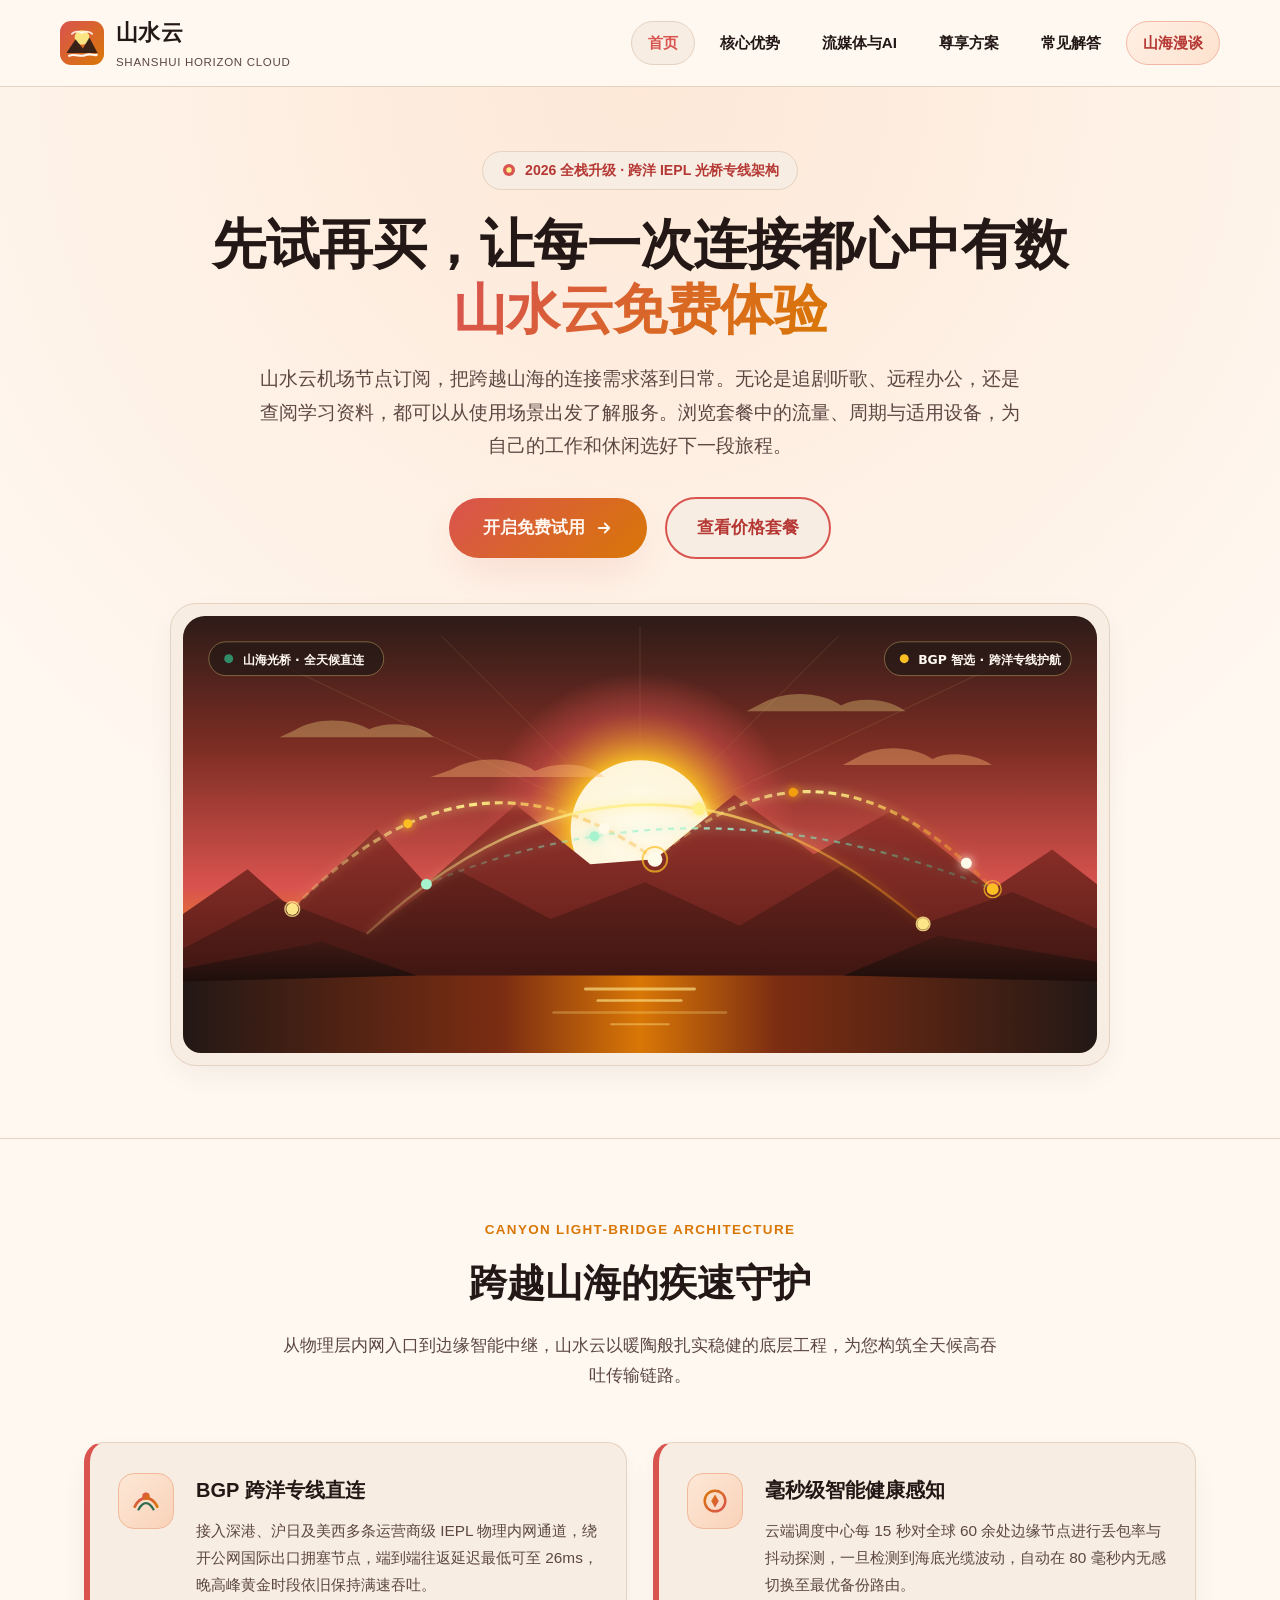
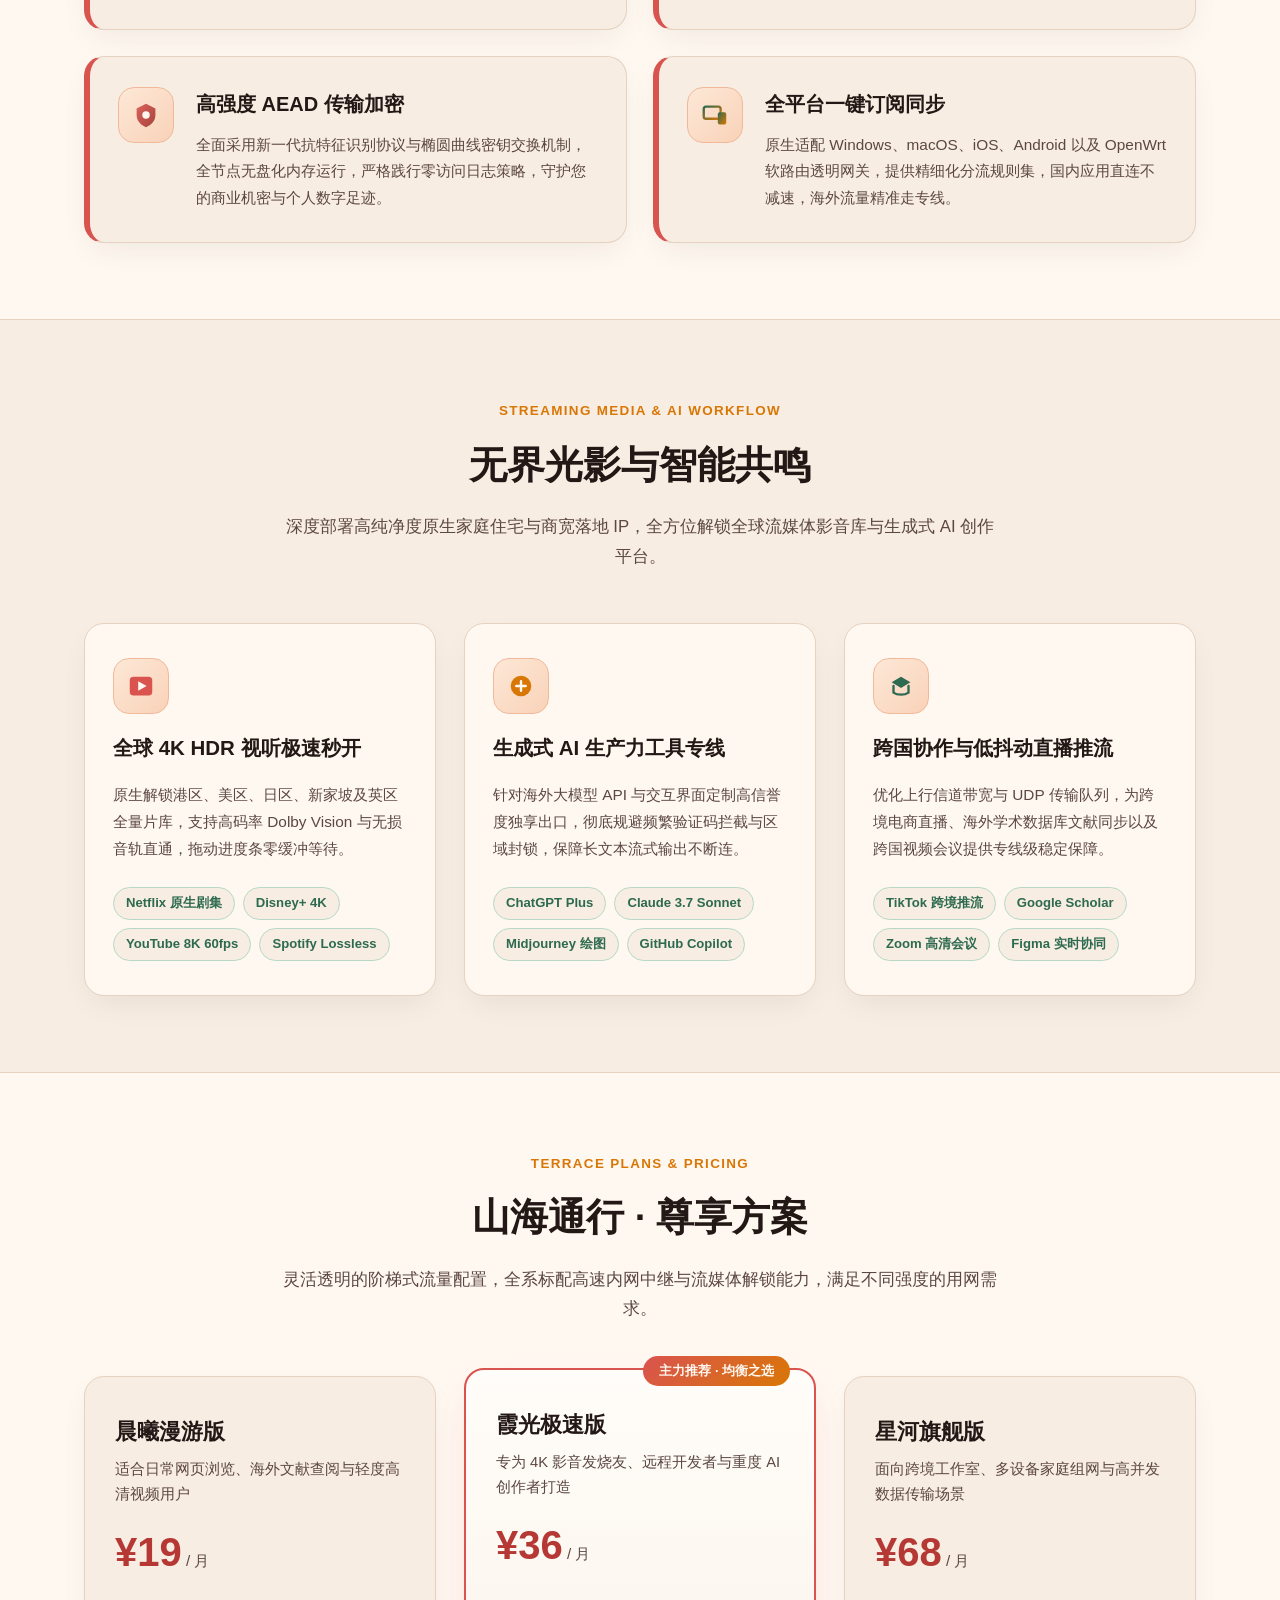
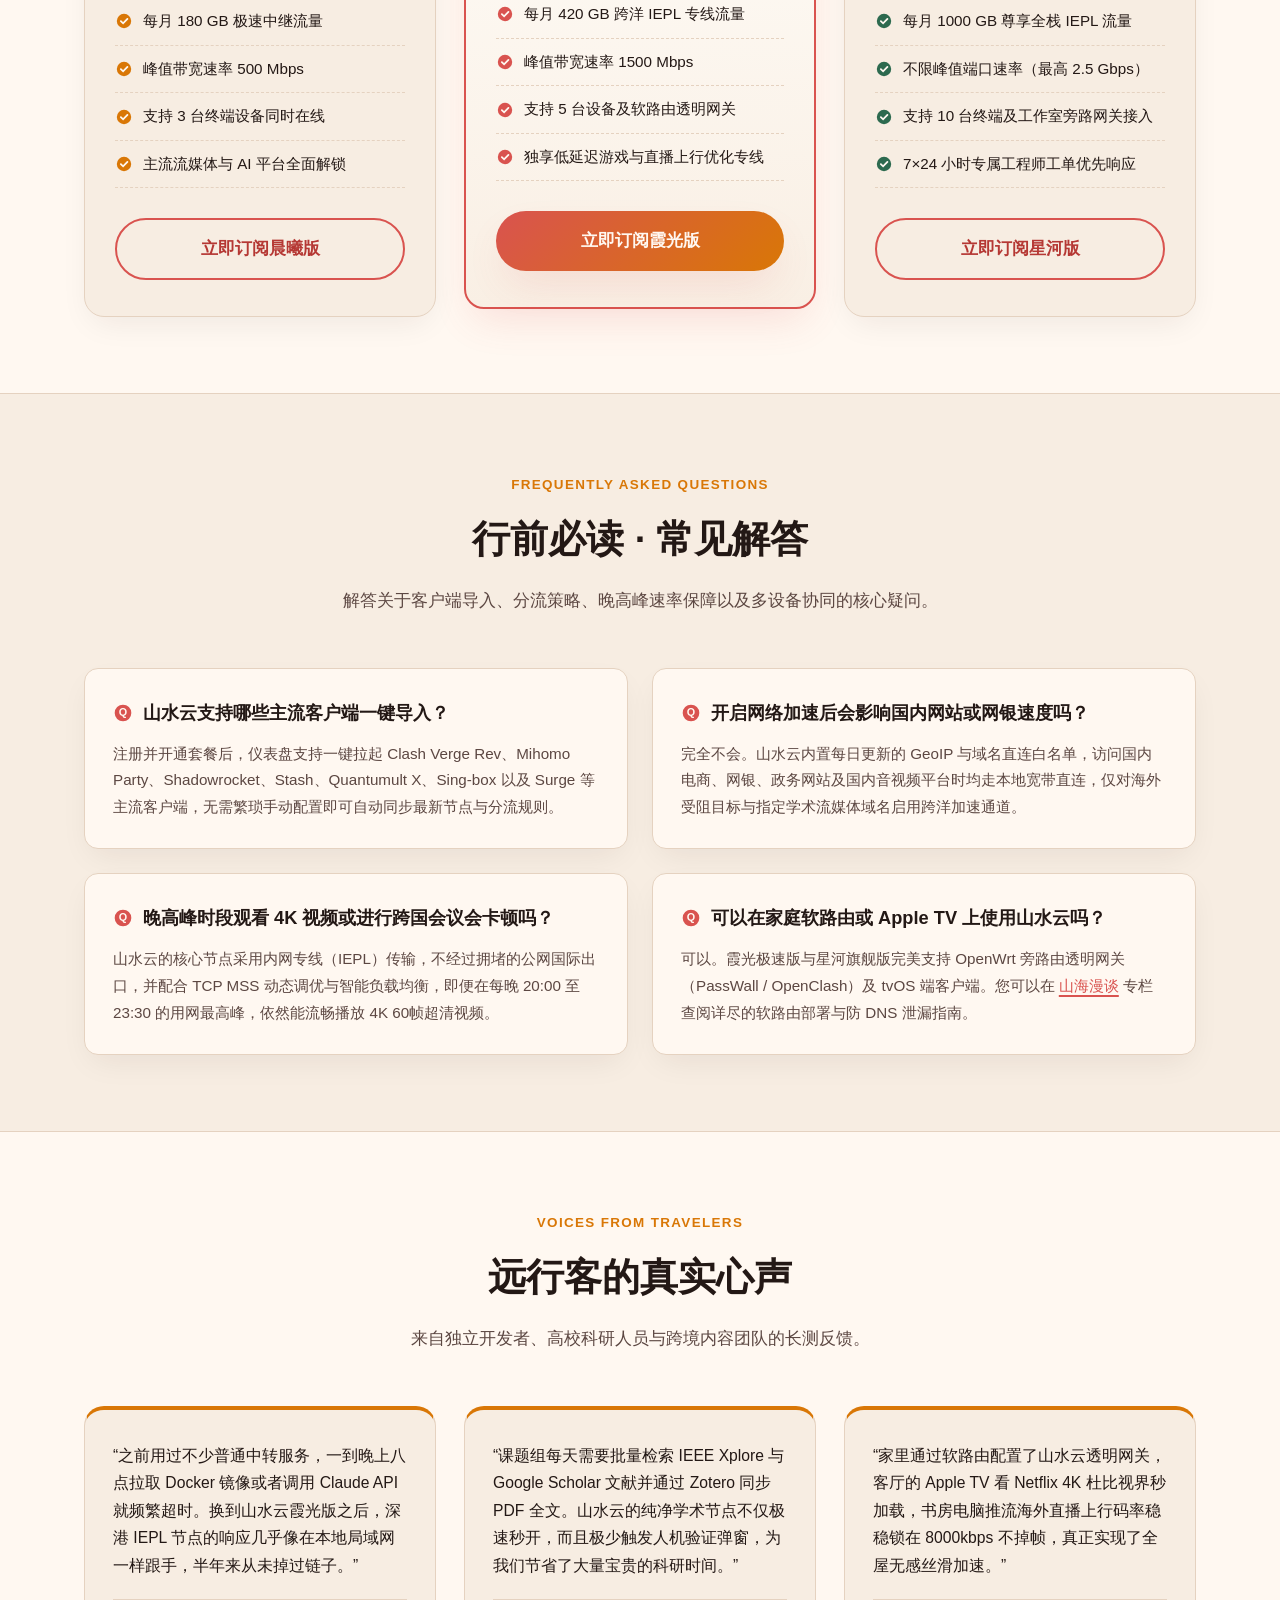
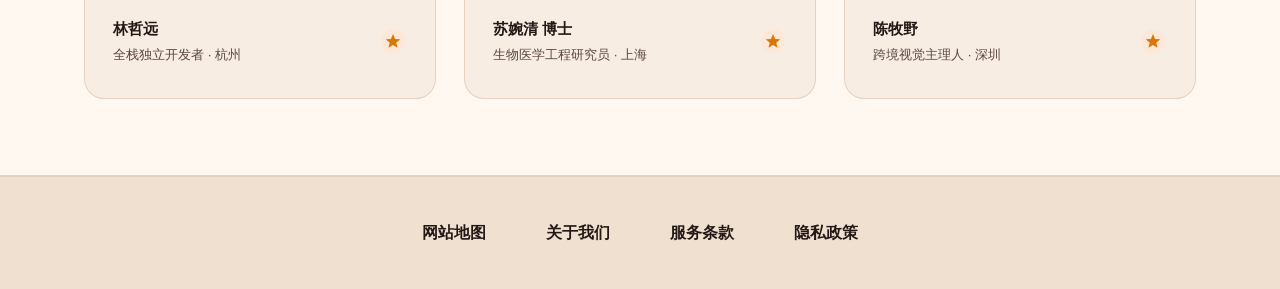
==== commit 11cc71f5: "Clarify airport brand and usage in homepage titles" ====
--- a/index.html
+++ b/index.html
@@ -4,18 +4,18 @@
 <head>
 <meta charset="utf-8"/>
 <meta content="width=device-width, initial-scale=1.0" name="viewport"/>
-<title>山水云 - 免费体验、多地区节点与实用使用指南 | 追剧、办公、科研</title>
+<title>山水云机场｜追剧、办公与学习资料访问指南</title>
 <meta content="山水云机场节点订阅，把跨越山海的连接需求落到日常。无论是追剧听歌、远程办公，还是查阅学习资料，都可以从使用场景出发了解服务。浏览套餐中的流量、周期与适用设备，为自己的工作和休闲选好下一段旅程。" name="description"/>
 <meta content="山水云, 山水云机场, 机场推荐, 免费体验, 文献检索, 直播推流, MTU, 家庭服务器" name="keywords"/>
 <link href="https://shanshui-yun.mom/" rel="canonical"/>
 <meta content="website" property="og:type"/>
 <meta content="山水云" property="og:site_name"/>
-<meta content="山水云 - 免费体验、多地区节点与实用使用指南 | 追剧、办公、科研" property="og:title"/>
+<meta content="山水云机场｜追剧、办公与学习资料访问指南" property="og:title"/>
 <meta content="山水云机场节点订阅，把跨越山海的连接需求落到日常。无论是追剧听歌、远程办公，还是查阅学习资料，都可以从使用场景出发了解服务。浏览套餐中的流量、周期与适用设备，为自己的工作和休闲选好下一段旅程。" property="og:description"/>
 <meta content="https://shanshui-yun.mom/" property="og:url"/>
 <meta content="https://shanshui-yun.mom/hero-canyon-horizon.svg" property="og:image"/>
 <meta content="summary_large_image" name="twitter:card"/>
-<meta content="山水云 - 免费体验、多地区节点与实用使用指南 | 追剧、办公、科研" name="twitter:title"/>
+<meta content="山水云机场｜追剧、办公与学习资料访问指南" name="twitter:title"/>
 <meta content="山水云机场节点订阅，把跨越山海的连接需求落到日常。无论是追剧听歌、远程办公，还是查阅学习资料，都可以从使用场景出发了解服务。浏览套餐中的流量、周期与适用设备，为自己的工作和休闲选好下一段旅程。" name="twitter:description"/>
 <meta content="https://shanshui-yun.mom/hero-canyon-horizon.svg" name="twitter:image"/>
 <link href="style.css" rel="stylesheet"/>
